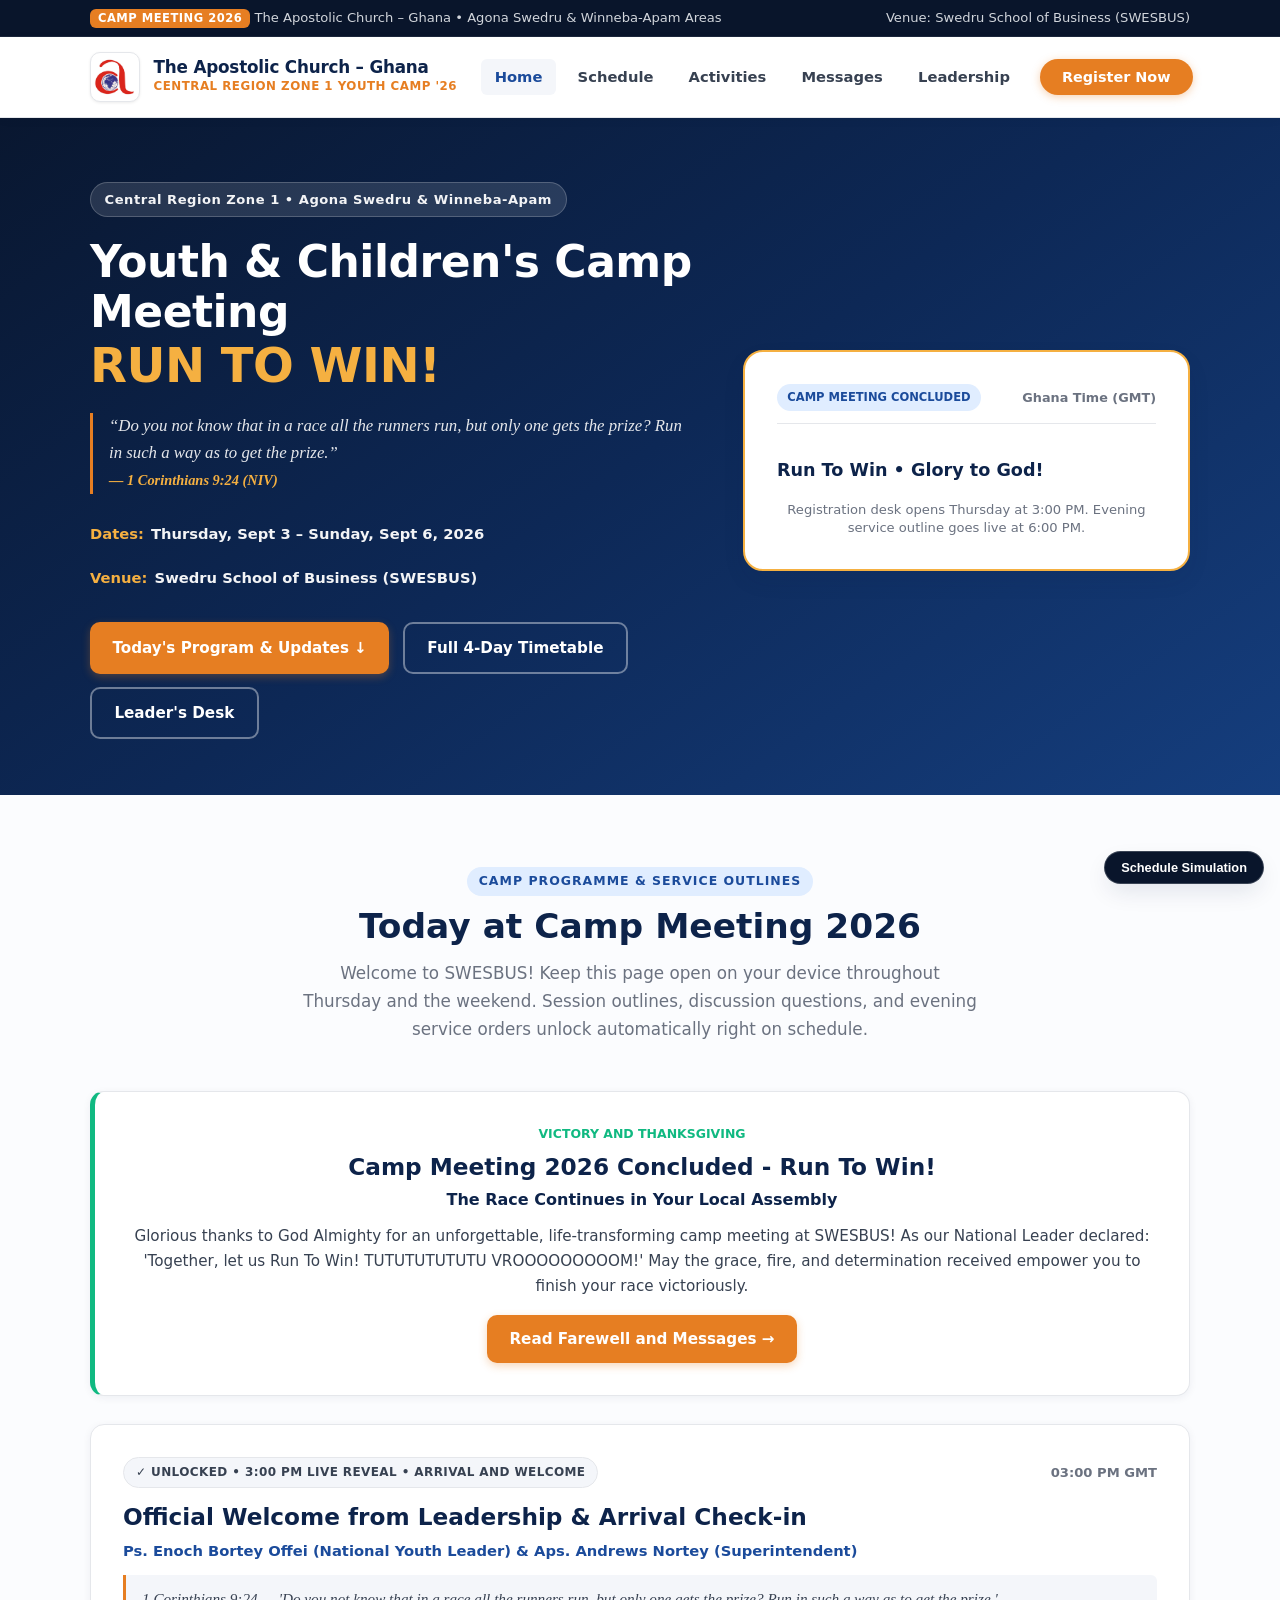
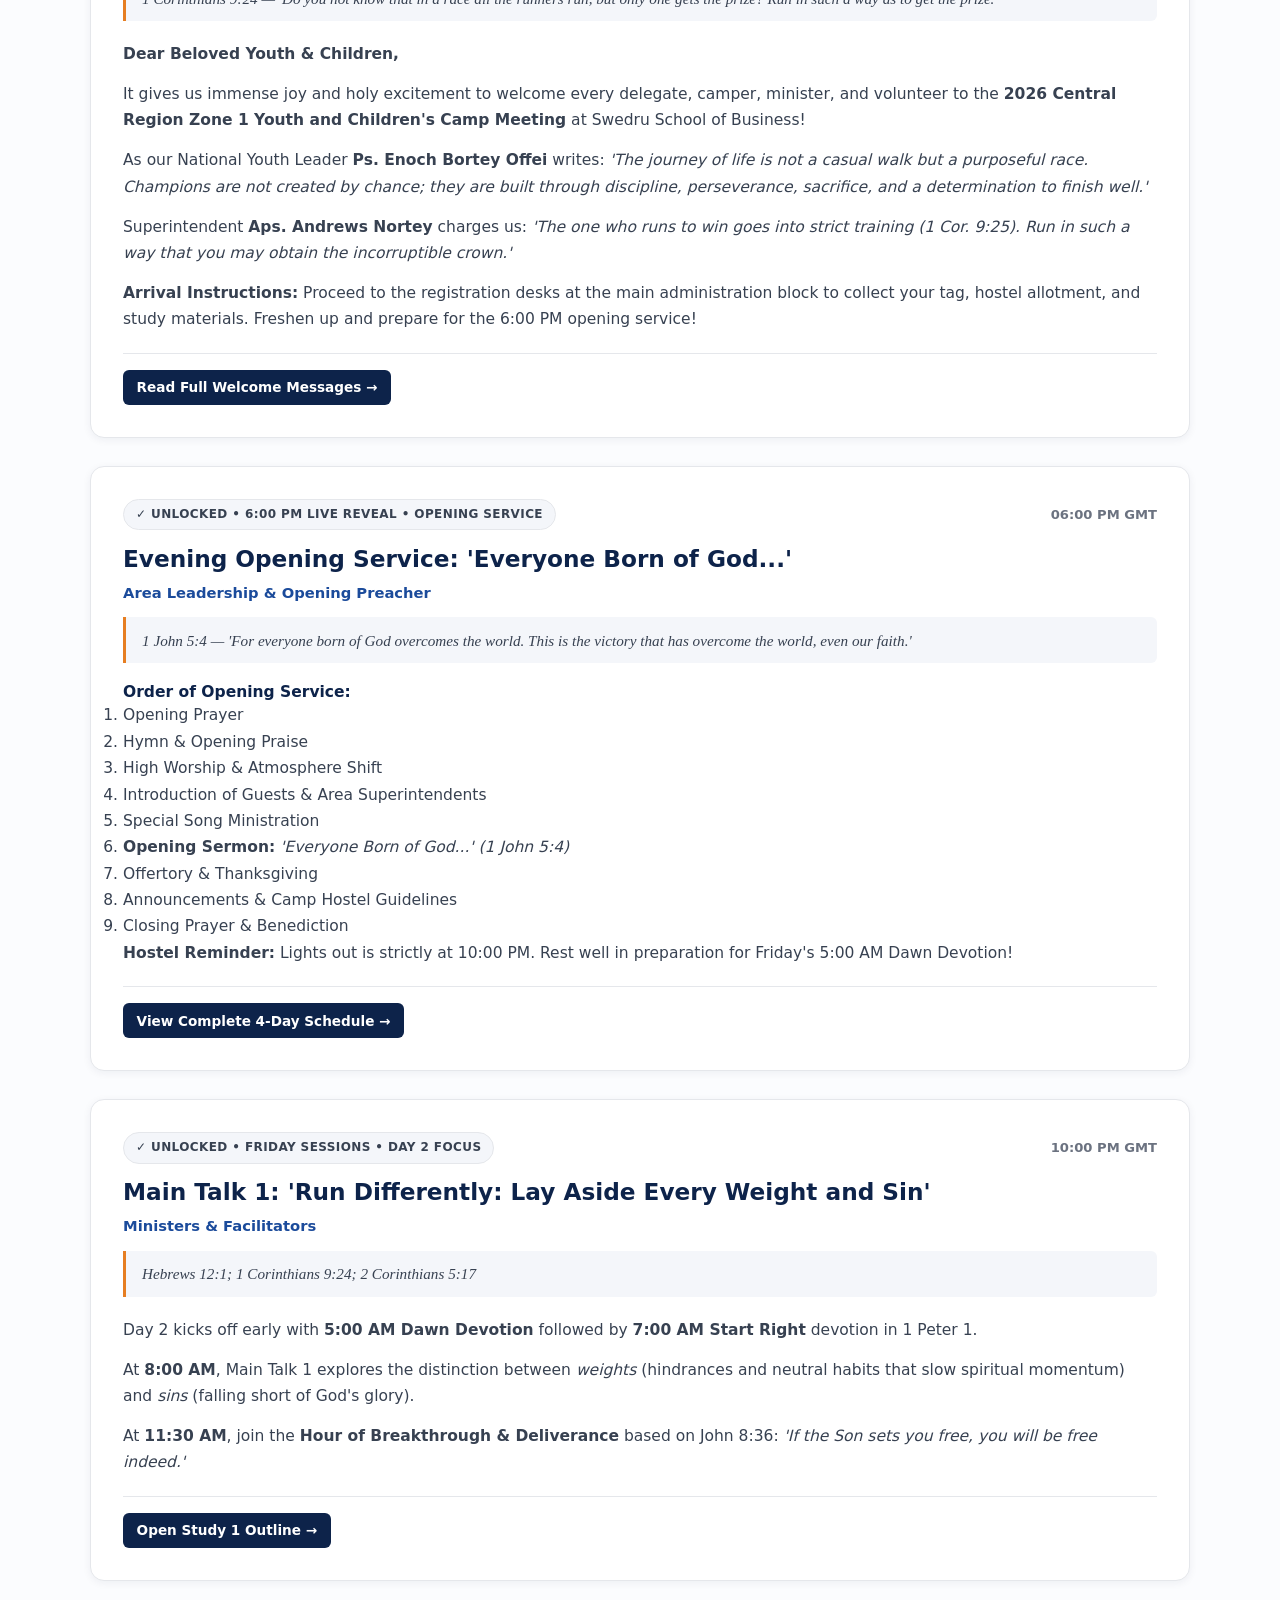
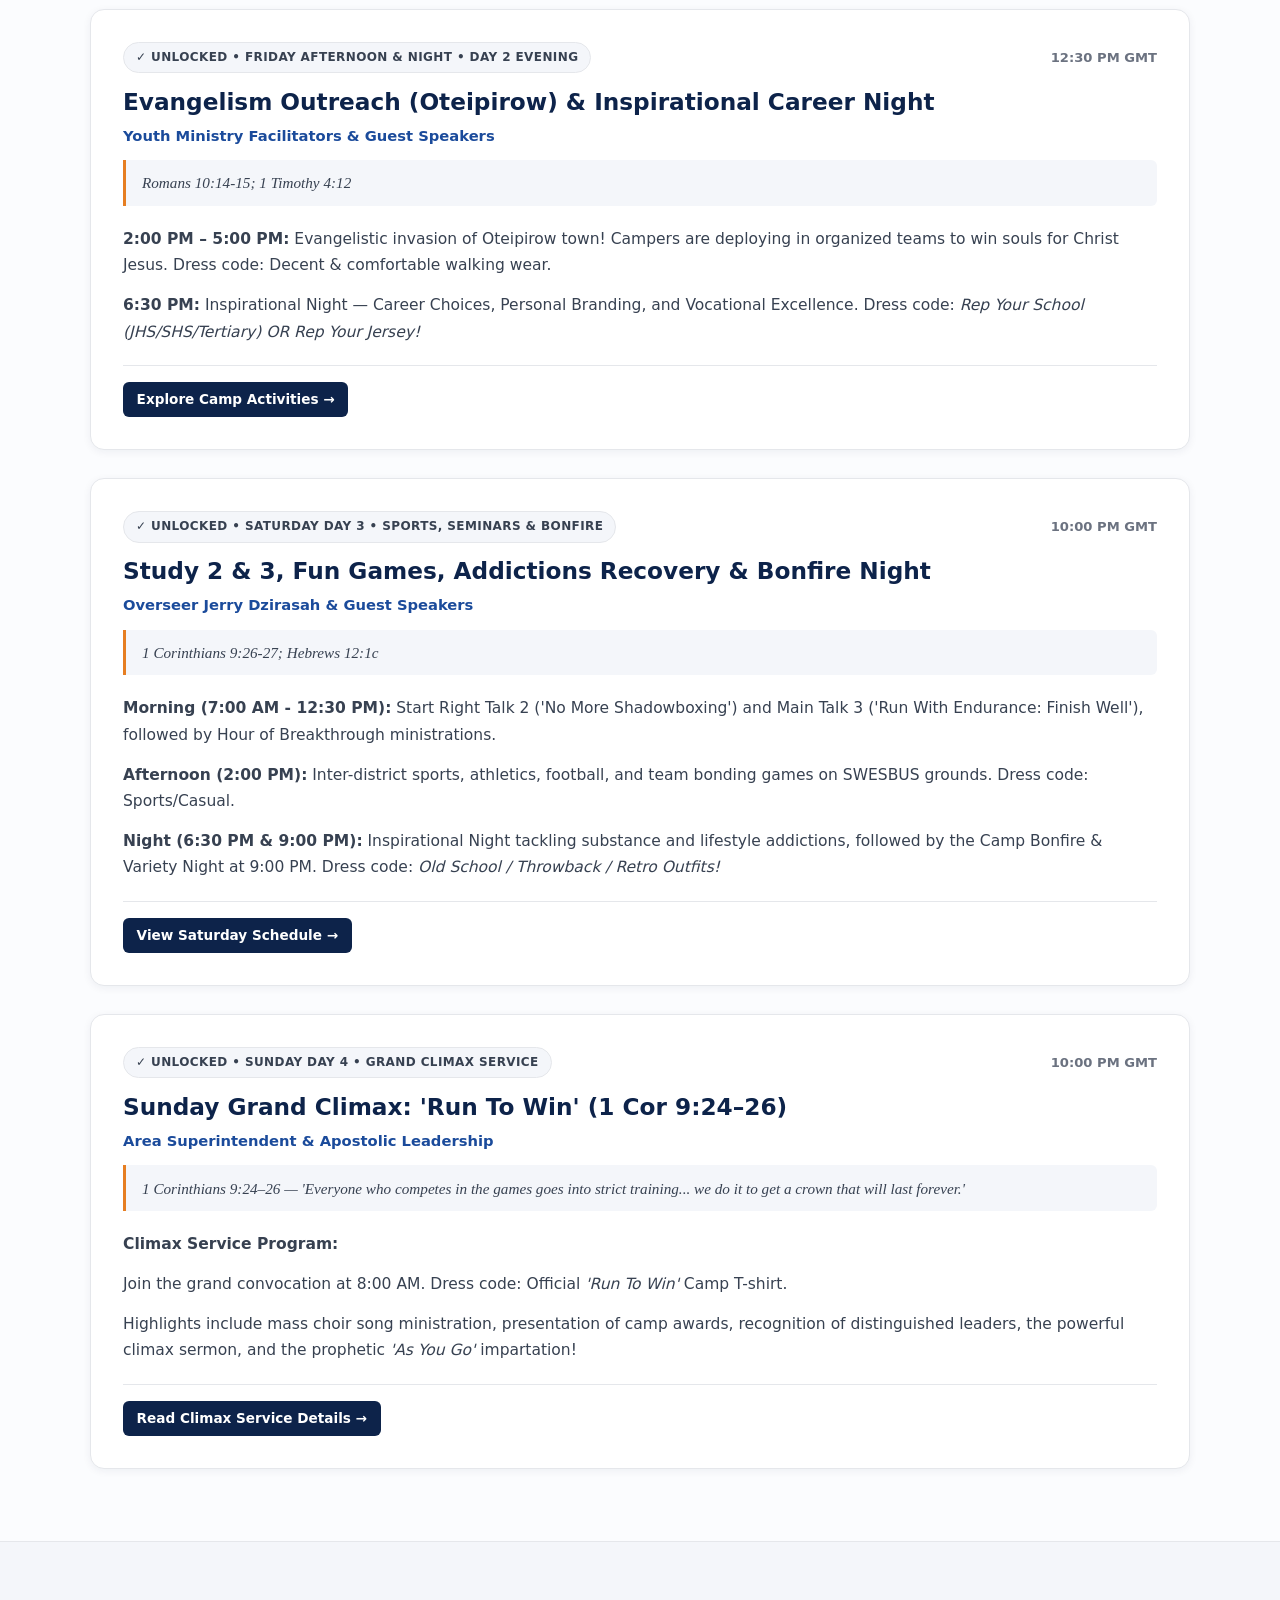
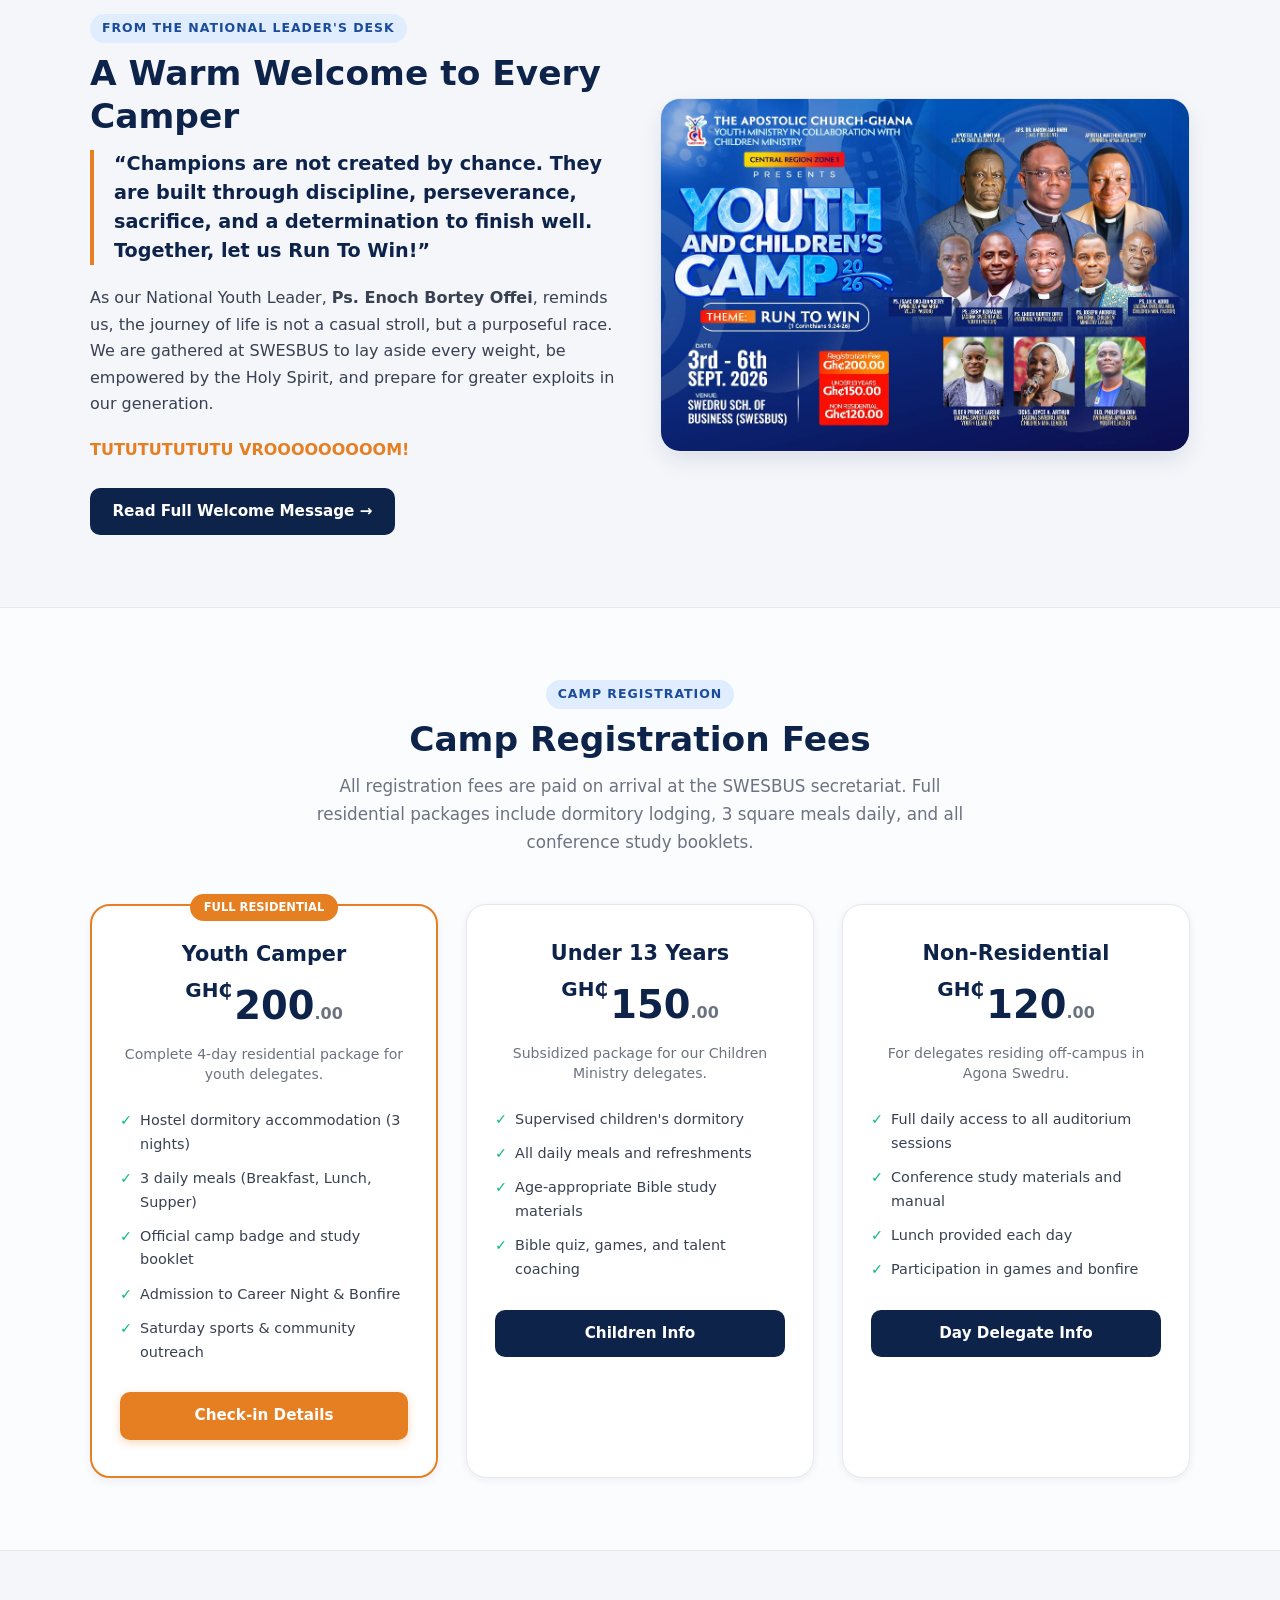
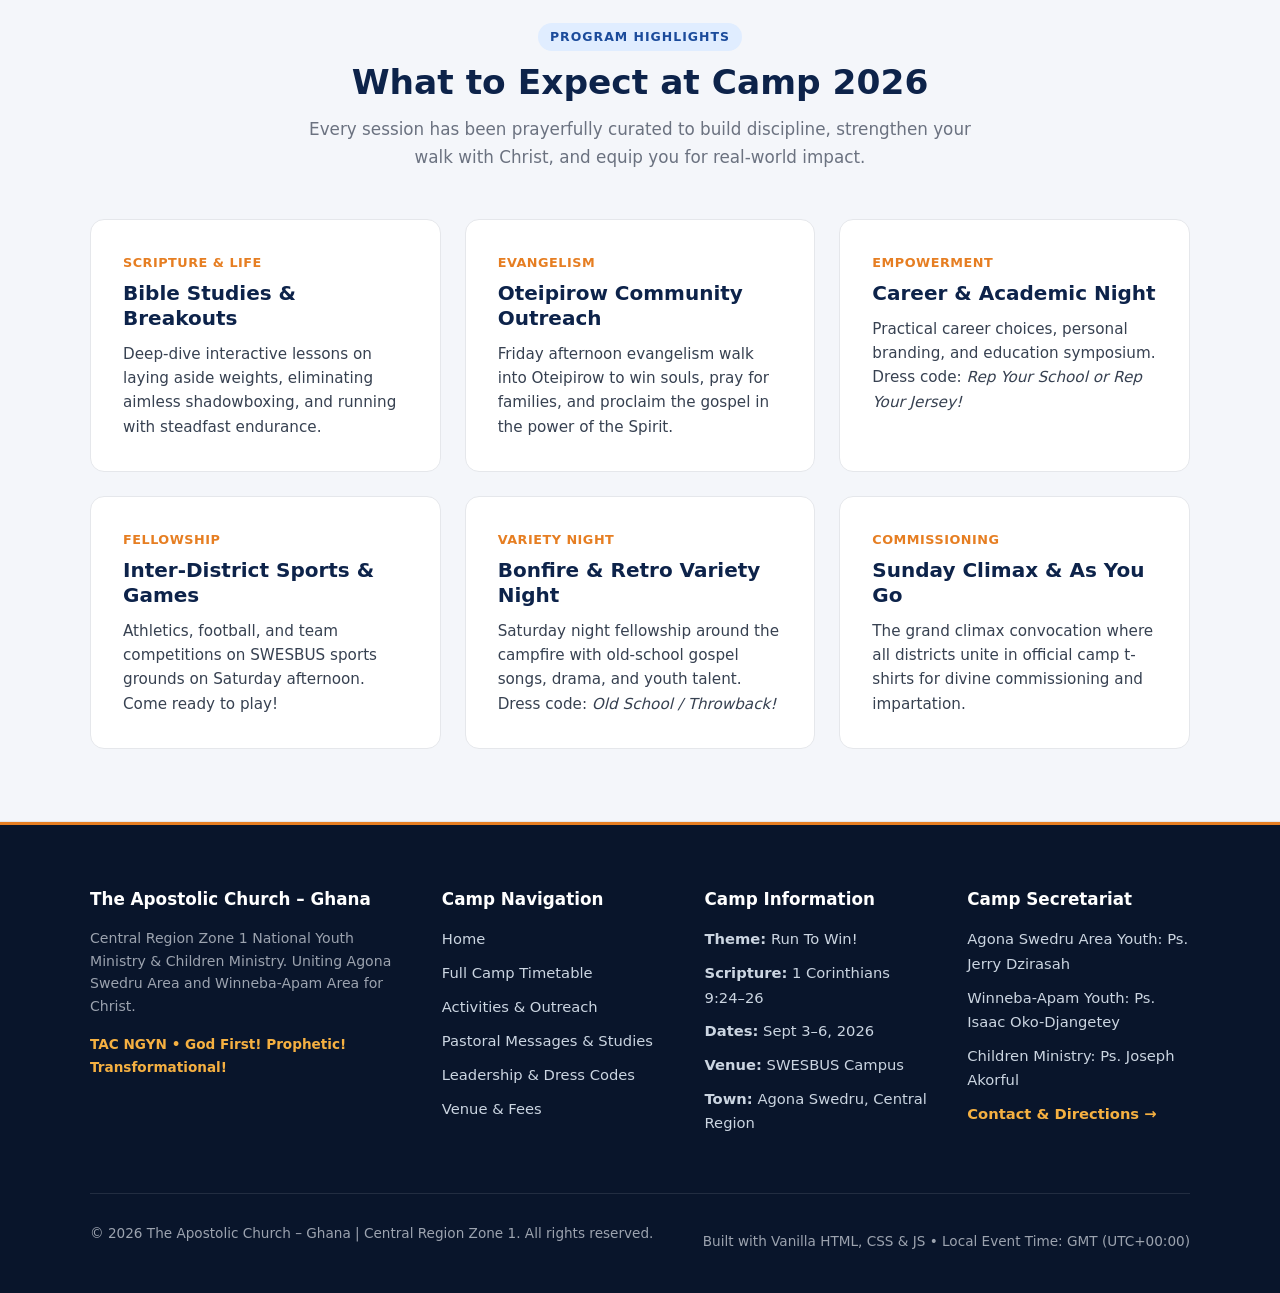
==== index.html @ 7c681549 "Initial commit: The Apostolic Church Youth & Children's Camp Meeting 2026 website" ====
<!DOCTYPE html>
<html lang="en">
<head>
  <meta charset="UTF-8">
  <meta name="viewport" content="width=device-width, initial-scale=1.0">
  <title>Youth &amp; Children&#39;s Camp Meeting 2026 | The Apostolic Church – Ghana</title>
  <meta name="description" content="Join The Apostolic Church - Ghana Central Region Zone 1 Youth and Children's Camp 2026 'Run To Win' at SWESBUS, Sept 3-6. Live schedule, messages, and info.">
  <link rel="canonical" href="https://tacyouthcamp.org/">

  <!-- Open Graph -->
  <meta property="og:type" content="website">
  <meta property="og:url" content="https://tacyouthcamp.org/">
  <meta property="og:title" content="Youth &amp; Children&#39;s Camp Meeting 2026 — Run To Win!">
  <meta property="og:description" content="The Apostolic Church – Ghana (Central Region Zone 1). Four days of spiritual revival, fellowship, and sports at Swedru School of Business.">
  <meta property="og:image" content="https://tacyouthcamp.org/assets/img/og-image.jpg">

  <!-- Twitter Card -->
  <meta name="twitter:card" content="summary_large_image">
  <meta name="twitter:title" content="Youth &amp; Children&#39;s Camp Meeting 2026 — Run To Win!">
  <meta name="twitter:description" content="The Apostolic Church – Ghana (Central Region Zone 1). Four days of spiritual revival, fellowship, and sports at Swedru School of Business.">
  <meta name="twitter:image" content="https://tacyouthcamp.org/assets/img/og-image.jpg">

  <!-- Favicon Icons (Generated from official church icon) -->
  <link rel="icon" href="favicon.ico" sizes="any">
  <link rel="icon" type="image/png" sizes="32x32" href="assets/img/icons/favicon-32x32.png">
  <link rel="icon" type="image/png" sizes="16x16" href="assets/img/icons/favicon-16x16.png">
  <link rel="apple-touch-icon" sizes="180x180" href="assets/img/icons/apple-touch-icon.png">

  <!-- Stylesheet -->
  <link rel="stylesheet" href="assets/css/styles.css">

  <!-- Schema.org Structured Data -->
  <script type="application/ld+json">
  {
    "@context": "https://schema.org",
    "@graph": [
      {
        "@type": "Church",
        "@id": "https://tacyouthcamp.org/#church",
        "name": "The Apostolic Church – Ghana",
        "alternateName": "Central Region Zone 1 Youth Ministry",
        "url": "https://tacyouthcamp.org/",
        "logo": "https://tacyouthcamp.org/assets/img/logo.jpg",
        "address": {
          "@type": "PostalAddress",
          "streetAddress": "Swedru School of Business Campus",
          "addressLocality": "Agona Swedru",
          "addressRegion": "Central Region",
          "addressCountry": "GH"
        }
      },
      {
        "@type": "Event",
        "@id": "https://tacyouthcamp.org/#event",
        "name": "Youth and Children's Camp Meeting 2026: Run To Win!",
        "startDate": "2026-09-03T09:00:00Z",
        "endDate": "2026-09-06T15:00:00Z",
        "eventStatus": "https://schema.org/EventScheduled",
        "eventAttendanceMode": "https://schema.org/OfflineEventAttendanceMode",
        "location": {
          "@type": "Place",
          "name": "Swedru School of Business (SWESBUS)",
          "address": {
            "@type": "PostalAddress",
            "streetAddress": "SWESBUS Campus",
            "addressLocality": "Agona Swedru",
            "addressRegion": "Central Region",
            "addressCountry": "GH"
          }
        },
        "organizer": {
          "@type": "Organization",
          "name": "The Apostolic Church – Ghana National Youth Ministry",
          "url": "https://tacyouthcamp.org/"
        }
      }
    ]
  }
  </script>
</head>
<body>

  <!-- Top Announcement Strip -->
  <div class="announcement-bar">
    <div class="container announcement-content">
      <div>
        <span class="announcement-badge">Camp Meeting 2026</span>
        <span>The Apostolic Church – Ghana &bull; Agona Swedru &amp; Winneba-Apam Areas</span>
      </div>
      <div>
        <span>Venue: Swedru School of Business (SWESBUS)</span>
      </div>
    </div>
  </div>

  <!-- Main Site Header -->
  <header class="site-header">
    <div class="container header-inner">
      <a href="index.html" class="brand-wrapper" aria-label="Camp Meeting 2026 Home">
        <img src="assets/img/logo.jpg" alt="The Apostolic Church – Ghana Logo" class="brand-logo-img" width="50" height="50">
        <div class="brand-info">
          <span class="brand-church-name">The Apostolic Church – Ghana</span>
          <span class="brand-event-name">Central Region Zone 1 Youth Camp &#39;26</span>
        </div>
      </a>

      <button type="button" class="mobile-menu-toggle" id="mobile-menu-toggle" aria-label="Open menu" aria-expanded="false">
        ☰
      </button>

      <nav class="primary-nav" id="primary-nav" aria-label="Primary Navigation">
        <ul>
          <li><a href="index.html" class="nav-link">Home</a></li>
          <li><a href="pages/schedule.html" class="nav-link">Schedule</a></li>
          <li><a href="pages/activities.html" class="nav-link">Activities</a></li>
          <li><a href="pages/messages.html" class="nav-link">Messages</a></li>
          <li><a href="pages/about.html" class="nav-link">Leadership</a></li>
          <li><a href="pages/contact.html" class="nav-link nav-cta">Register Now</a></li>
        </ul>
      </nav>
    </div>
  </header>

  <main id="main-content">
    <!-- Hero Section -->
    <section class="hero" aria-labelledby="hero-title">
      <div class="container hero-grid">
        <div class="hero-text-col">
          <div class="hero-tag">
            <span>Central Region Zone 1 &bull; Agona Swedru &amp; Winneba-Apam</span>
          </div>
          <h1 id="hero-title" class="hero-title">
            Youth &amp; Children&#39;s Camp Meeting
            <span class="hero-theme-span">RUN TO WIN!</span>
          </h1>
          <p class="hero-verse">
            &ldquo;Do you not know that in a race all the runners run, but only one gets the prize? Run in such a way as to get the prize.&rdquo;
            <br><span style="font-size: 0.9rem; color: var(--brand-gold); font-weight: 700;">— 1 Corinthians 9:24 (NIV)</span>
          </p>
          
          <div class="hero-meta-row">
            <div class="hero-meta-item">
              <span style="font-weight:700; color:var(--brand-gold);">Dates:</span>
              <strong>Thursday, Sept 3 &ndash; Sunday, Sept 6, 2026</strong>
            </div>
            <div class="hero-meta-item">
              <span style="font-weight:700; color:var(--brand-gold);">Venue:</span>
              <strong>Swedru School of Business (SWESBUS)</strong>
            </div>
          </div>

          <div class="hero-actions">
            <a href="#live-feed-section" class="btn btn-primary">Today&#39;s Program &amp; Updates &darr;</a>
            <a href="pages/schedule.html" class="btn btn-outline">Full 4-Day Timetable</a>
            <a href="pages/messages.html" class="btn btn-outline">Leader&#39;s Desk</a>
          </div>
        </div>

        <!-- Live Countdown Widget -->
        <aside class="countdown-card" aria-label="Camp Program Countdown">
          <div class="countdown-header">
            <span class="countdown-badge" id="hero-stage-status">Camp Countdown</span>
            <span class="countdown-label">Ghana Time (GMT)</span>
          </div>

          <div id="hero-countdown-timer">
            <div class="countdown-digits-grid">
              <div class="digit-box"><span class="digit-value">--</span><span class="digit-caption">DAYS</span></div>
              <span class="digit-colon">:</span>
              <div class="digit-box"><span class="digit-value">--</span><span class="digit-caption">HOURS</span></div>
              <span class="digit-colon">:</span>
              <div class="digit-box"><span class="digit-value">--</span><span class="digit-caption">MINS</span></div>
              <span class="digit-colon">:</span>
              <div class="digit-box"><span class="digit-value">--</span><span class="digit-caption">SECS</span></div>
            </div>
          </div>

          <p class="countdown-helper-text">
            Registration desk opens Thursday at 3:00 PM. Evening service outline goes live at 6:00 PM.
          </p>
        </aside>
      </div>
    </section>

    <!-- Today's Live Programme & Feed Section -->
    <section class="section" id="live-feed-section" aria-labelledby="live-section-heading">
      <div class="container">
        <div class="section-header">
          <span class="section-eyebrow">Camp Programme &amp; Service Outlines</span>
          <h2 id="live-section-heading" class="section-title">Today at Camp Meeting 2026</h2>
          <p class="section-lead">
            Welcome to SWESBUS! Keep this page open on your device throughout Thursday and the weekend. Session outlines, discussion questions, and evening service orders unlock automatically right on schedule.
          </p>
        </div>

        <!-- Container populated by assets/js/scheduler.js -->
        <div id="live-reveals-container" class="live-updates-feed">
          <!-- Fallback content if JavaScript is off or loading -->
          <div class="feed-banner pre-camp">
            <div class="feed-banner-status">Coming Up Today</div>
            <h3 class="feed-banner-title">Arrival &amp; Camp Registration at SWESBUS</h3>
            <p class="feed-banner-highlight">Registration Desks Open at 3:00 PM GMT</p>
            <p class="feed-banner-text">
              Campers and delegates from all districts across Agona Swedru Area and Winneba-Apam Area are arriving at the Swedru School of Business campus. Check in at the administration block to pick up your camp tag, room allocation, and study booklet.
            </p>
            <div class="camp-packing-tips">
              <p><strong>Arrival Dress Code:</strong> Travel comfortably and decently.</p>
              <p><strong>Camper Checklist:</strong> Your registration fee (GH₵200 Regular / GH₵150 Under 13 / GH₵120 Non-residential), Bible, study notebook, beddings, and sportswear for Saturday.</p>
            </div>
          </div>

          <article class="reveal-card reveal-card-locked">
            <div class="reveal-card-top">
              <span class="status-pill locked">Upcoming &bull; 3:00 PM</span>
              <span class="reveal-timestamp">Thursday, Sept 3</span>
            </div>
            <h3 class="reveal-heading">Official Leadership Welcome &amp; Hostel Check-in</h3>
            <p class="reveal-speaker-line">Ps. Enoch Bortey Offei &amp; Aps. Andrews Nortey</p>
            <p style="color: var(--text-muted);">
              The official welcome message and room allocation guidelines will unlock at 3:00 PM GMT.
            </p>
            <div class="locked-countdown-row">
              <span>Unlocks at 3:00 PM GMT</span>
            </div>
          </article>

          <article class="reveal-card reveal-card-locked">
            <div class="reveal-card-top">
              <span class="status-pill locked">Upcoming &bull; 6:00 PM</span>
              <span class="reveal-timestamp">Thursday, Sept 3</span>
            </div>
            <h3 class="reveal-heading">Evening Opening Service: &ldquo;Everyone Born of God...&rdquo;</h3>
            <p class="reveal-speaker-line">Scripture Focus: 1 John 5:4</p>
            <p style="color: var(--text-muted);">
              Full order of service, opening sermon notes, and hymn selections will unlock at 6:00 PM GMT.
            </p>
            <div class="locked-countdown-row">
              <span>Unlocks at 6:00 PM GMT</span>
            </div>
          </article>
        </div>
      </div>
    </section>

    <!-- Welcome from Leadership & Camp Spirit -->
    <section class="section section-alt" aria-labelledby="welcome-heading">
      <div class="container">
        <div class="welcome-committee-grid">
          <div>
            <span class="section-eyebrow">From the National Leader&#39;s Desk</span>
            <h2 id="welcome-heading" class="section-title">A Warm Welcome to Every Camper</h2>
            <div class="quote-highlight">
              &ldquo;Champions are not created by chance. They are built through discipline, perseverance, sacrifice, and a determination to finish well. Together, let us Run To Win!&rdquo;
            </div>
            <p style="margin-bottom: 1.25rem;">
              As our National Youth Leader, <strong>Ps. Enoch Bortey Offei</strong>, reminds us, the journey of life is not a casual stroll, but a purposeful race. We are gathered at SWESBUS to lay aside every weight, be empowered by the Holy Spirit, and prepare for greater exploits in our generation.
            </p>
            <p style="margin-bottom: 1.5rem; font-weight: 700; color: var(--brand-orange);">
              TUTUTUTUTUTU VROOOOOOOOOM!
            </p>
            <a href="pages/messages.html" class="btn btn-secondary">Read Full Welcome Message &rarr;</a>
          </div>

          <div style="text-align: center;">
            <img src="assets/img/flyer.jpg" alt="The Apostolic Church Ghana Youth & Children's Camp 2026 Official Flyer featuring ministers and camp details" style="border-radius: var(--radius-xl); box-shadow: var(--shadow-lg); width: 100%; border: 1px solid var(--border-subtle);" loading="lazy">
          </div>
        </div>
      </div>
    </section>

    <!-- Registration Fees & What You Get -->
    <section class="section" aria-labelledby="registration-heading">
      <div class="container">
        <div class="section-header">
          <span class="section-eyebrow">Camp Registration</span>
          <h2 id="registration-heading" class="section-title">Camp Registration Fees</h2>
          <p class="section-lead">
            All registration fees are paid on arrival at the SWESBUS secretariat. Full residential packages include dormitory lodging, 3 square meals daily, and all conference study booklets.
          </p>
        </div>

        <div class="pricing-grid">
          <!-- Regular Camper -->
          <div class="pricing-card featured">
            <span class="pricing-badge">Full Residential</span>
            <h3 class="pricing-title">Youth Camper</h3>
            <div class="pricing-amount">
              <span class="pricing-currency">GH₵</span>200<span style="font-size: 1rem; color: var(--text-muted);">.00</span>
            </div>
            <p class="pricing-desc">Complete 4-day residential package for youth delegates.</p>
            <ul class="pricing-features">
              <li><span class="check-icon">✓</span> Hostel dormitory accommodation (3 nights)</li>
              <li><span class="check-icon">✓</span> 3 daily meals (Breakfast, Lunch, Supper)</li>
              <li><span class="check-icon">✓</span> Official camp badge and study booklet</li>
              <li><span class="check-icon">✓</span> Admission to Career Night &amp; Bonfire</li>
              <li><span class="check-icon">✓</span> Saturday sports &amp; community outreach</li>
            </ul>
            <a href="pages/contact.html" class="btn btn-primary" style="width: 100%;">Check-in Details</a>
          </div>

          <!-- Children -->
          <div class="pricing-card">
            <h3 class="pricing-title">Under 13 Years</h3>
            <div class="pricing-amount">
              <span class="pricing-currency">GH₵</span>150<span style="font-size: 1rem; color: var(--text-muted);">.00</span>
            </div>
            <p class="pricing-desc">Subsidized package for our Children Ministry delegates.</p>
            <ul class="pricing-features">
              <li><span class="check-icon">✓</span> Supervised children&#39;s dormitory</li>
              <li><span class="check-icon">✓</span> All daily meals and refreshments</li>
              <li><span class="check-icon">✓</span> Age-appropriate Bible study materials</li>
              <li><span class="check-icon">✓</span> Bible quiz, games, and talent coaching</li>
            </ul>
            <a href="pages/contact.html" class="btn btn-secondary" style="width: 100%;">Children Info</a>
          </div>

          <!-- Non-Residential -->
          <div class="pricing-card">
            <h3 class="pricing-title">Non-Residential</h3>
            <div class="pricing-amount">
              <span class="pricing-currency">GH₵</span>120<span style="font-size: 1rem; color: var(--text-muted);">.00</span>
            </div>
            <p class="pricing-desc">For delegates residing off-campus in Agona Swedru.</p>
            <ul class="pricing-features">
              <li><span class="check-icon">✓</span> Full daily access to all auditorium sessions</li>
              <li><span class="check-icon">✓</span> Conference study materials and manual</li>
              <li><span class="check-icon">✓</span> Lunch provided each day</li>
              <li><span class="check-icon">✓</span> Participation in games and bonfire</li>
            </ul>
            <a href="pages/contact.html" class="btn btn-secondary" style="width: 100%;">Day Delegate Info</a>
          </div>
        </div>
      </div>
    </section>

    <!-- Key Camp Highlights -->
    <section class="section section-alt" aria-labelledby="highlights-title">
      <div class="container">
        <div class="section-header">
          <span class="section-eyebrow">Program Highlights</span>
          <h2 id="highlights-title" class="section-title">What to Expect at Camp 2026</h2>
          <p class="section-lead">
            Every session has been prayerfully curated to build discipline, strengthen your walk with Christ, and equip you for real-world impact.
          </p>
        </div>

        <div style="display: grid; grid-template-columns: repeat(auto-fit, minmax(300px, 1fr)); gap: 1.5rem;">
          <div style="background: #fff; padding: 2rem; border-radius: var(--radius-lg); border: 1px solid var(--border-subtle);">
            <div style="font-size: 0.8rem; font-weight: 800; color: var(--brand-orange); text-transform: uppercase; margin-bottom: 0.5rem; letter-spacing: 0.5px;">Scripture &amp; Life</div>
            <h3 style="font-size: 1.25rem; margin-bottom: 0.65rem;">Bible Studies &amp; Breakouts</h3>
            <p style="font-size: 0.95rem; color: var(--text-body); line-height: 1.6;">
              Deep-dive interactive lessons on laying aside weights, eliminating aimless shadowboxing, and running with steadfast endurance.
            </p>
          </div>

          <div style="background: #fff; padding: 2rem; border-radius: var(--radius-lg); border: 1px solid var(--border-subtle);">
            <div style="font-size: 0.8rem; font-weight: 800; color: var(--brand-orange); text-transform: uppercase; margin-bottom: 0.5rem; letter-spacing: 0.5px;">Evangelism</div>
            <h3 style="font-size: 1.25rem; margin-bottom: 0.65rem;">Oteipirow Community Outreach</h3>
            <p style="font-size: 0.95rem; color: var(--text-body); line-height: 1.6;">
              Friday afternoon evangelism walk into Oteipirow to win souls, pray for families, and proclaim the gospel in the power of the Spirit.
            </p>
          </div>

          <div style="background: #fff; padding: 2rem; border-radius: var(--radius-lg); border: 1px solid var(--border-subtle);">
            <div style="font-size: 0.8rem; font-weight: 800; color: var(--brand-orange); text-transform: uppercase; margin-bottom: 0.5rem; letter-spacing: 0.5px;">Empowerment</div>
            <h3 style="font-size: 1.25rem; margin-bottom: 0.65rem;">Career &amp; Academic Night</h3>
            <p style="font-size: 0.95rem; color: var(--text-body); line-height: 1.6;">
              Practical career choices, personal branding, and education symposium. Dress code: <em>Rep Your School or Rep Your Jersey!</em>
            </p>
          </div>

          <div style="background: #fff; padding: 2rem; border-radius: var(--radius-lg); border: 1px solid var(--border-subtle);">
            <div style="font-size: 0.8rem; font-weight: 800; color: var(--brand-orange); text-transform: uppercase; margin-bottom: 0.5rem; letter-spacing: 0.5px;">Fellowship</div>
            <h3 style="font-size: 1.25rem; margin-bottom: 0.65rem;">Inter-District Sports &amp; Games</h3>
            <p style="font-size: 0.95rem; color: var(--text-body); line-height: 1.6;">
              Athletics, football, and team competitions on SWESBUS sports grounds on Saturday afternoon. Come ready to play!
            </p>
          </div>

          <div style="background: #fff; padding: 2rem; border-radius: var(--radius-lg); border: 1px solid var(--border-subtle);">
            <div style="font-size: 0.8rem; font-weight: 800; color: var(--brand-orange); text-transform: uppercase; margin-bottom: 0.5rem; letter-spacing: 0.5px;">Variety Night</div>
            <h3 style="font-size: 1.25rem; margin-bottom: 0.65rem;">Bonfire &amp; Retro Variety Night</h3>
            <p style="font-size: 0.95rem; color: var(--text-body); line-height: 1.6;">
              Saturday night fellowship around the campfire with old-school gospel songs, drama, and youth talent. Dress code: <em>Old School / Throwback!</em>
            </p>
          </div>

          <div style="background: #fff; padding: 2rem; border-radius: var(--radius-lg); border: 1px solid var(--border-subtle);">
            <div style="font-size: 0.8rem; font-weight: 800; color: var(--brand-orange); text-transform: uppercase; margin-bottom: 0.5rem; letter-spacing: 0.5px;">Commissioning</div>
            <h3 style="font-size: 1.25rem; margin-bottom: 0.65rem;">Sunday Climax &amp; As You Go</h3>
            <p style="font-size: 0.95rem; color: var(--text-body); line-height: 1.6;">
              The grand climax convocation where all districts unite in official camp t-shirts for divine commissioning and impartation.
            </p>
          </div>
        </div>
      </div>
    </section>
  </main>

  <!-- Site Footer -->
  <footer class="site-footer">
    <div class="container">
      <div class="footer-grid">
        <div class="footer-col">
          <h4>The Apostolic Church – Ghana</h4>
          <p style="font-size: 0.88rem; line-height: 1.6; color: #9ca3af;">
            Central Region Zone 1 National Youth Ministry &amp; Children Ministry. Uniting Agona Swedru Area and Winneba-Apam Area for Christ.
          </p>
          <p style="font-size: 0.85rem; color: var(--brand-gold); font-weight: 700; margin-top: 0.85rem;">
            TAC NGYN &bull; God First! Prophetic! Transformational!
          </p>
        </div>

        <div class="footer-col">
          <h4>Camp Navigation</h4>
          <ul class="footer-links">
            <li><a href="index.html">Home</a></li>
            <li><a href="pages/schedule.html">Full Camp Timetable</a></li>
            <li><a href="pages/activities.html">Activities &amp; Outreach</a></li>
            <li><a href="pages/messages.html">Pastoral Messages &amp; Studies</a></li>
            <li><a href="pages/about.html">Leadership &amp; Dress Codes</a></li>
            <li><a href="pages/contact.html">Venue &amp; Fees</a></li>
          </ul>
        </div>

        <div class="footer-col">
          <h4>Camp Information</h4>
          <ul class="footer-links">
            <li><strong>Theme:</strong> Run To Win!</li>
            <li><strong>Scripture:</strong> 1 Corinthians 9:24&ndash;26</li>
            <li><strong>Dates:</strong> Sept 3&ndash;6, 2026</li>
            <li><strong>Venue:</strong> SWESBUS Campus</li>
            <li><strong>Town:</strong> Agona Swedru, Central Region</li>
          </ul>
        </div>

        <div class="footer-col">
          <h4>Camp Secretariat</h4>
          <ul class="footer-links">
            <li>Agona Swedru Area Youth: Ps. Jerry Dzirasah</li>
            <li>Winneba-Apam Youth: Ps. Isaac Oko-Djangetey</li>
            <li>Children Ministry: Ps. Joseph Akorful</li>
            <li><a href="pages/contact.html" style="color: var(--brand-gold); font-weight: 600;">Contact &amp; Directions &rarr;</a></li>
          </ul>
        </div>
      </div>

      <div class="footer-bottom">
        <p>&copy; 2026 The Apostolic Church – Ghana | Central Region Zone 1. All rights reserved.</p>
        <p>Built with Vanilla HTML, CSS &amp; JS &bull; Local Event Time: GMT (UTC+00:00)</p>
      </div>
    </div>
  </footer>

  <!-- Client-side Schedule Reveal Engine & Nav Scripts -->
  <script src="assets/js/scheduler.js"></script>
  <script src="assets/js/main.js"></script>
</body>
</html>
---- assets/css/styles.css ----
/* ==========================================================================
   THE APOSTOLIC CHURCH - GHANA | CENTRAL REGION ZONE 1
   National Youth Ministry & Children Ministry
   Camp Meeting 2026 — Theme: "Run To Win!"
   Production Stylesheet — Handcrafted, Warm & Authentic
   ========================================================================== */

:root {
  /* Authentic Church & Camp Palette (Inspired by official flyer) */
  --brand-navy-dark: #09152b;
  --brand-navy: #0d234a;
  --brand-blue: #1b4b9b;
  --brand-blue-light: #2563eb;
  --brand-sky: #e0edff;
  --brand-orange: #e67e22;
  --brand-orange-hover: #d35400;
  --brand-amber: #f39c12;
  --brand-gold: #f5b041;
  --brand-green: #10b981;
  --brand-green-bg: #ecfdf5;

  --surface-white: #ffffff;
  --surface-warm: #fbfcfe;
  --surface-card: #ffffff;
  --surface-alt: #f4f6fa;
  --surface-subtle: #edf2f7;

  --text-dark: #111827;
  --text-body: #374151;
  --text-muted: #6b7280;
  --text-light: #9ca3af;
  --text-white: #ffffff;

  --border-subtle: #e5e7eb;
  --border-medium: #d1d5db;

  --font-family: system-ui, -apple-system, "Segoe UI", Roboto, Helvetica, Arial, sans-serif;
  --font-serif: "Georgia", "Cambria", serif;

  --radius-sm: 6px;
  --radius-md: 10px;
  --radius-lg: 14px;
  --radius-xl: 20px;
  --radius-pill: 9999px;

  --shadow-sm: 0 1px 2px 0 rgba(0, 0, 0, 0.05);
  --shadow-md: 0 4px 12px -2px rgba(13, 35, 74, 0.08);
  --shadow-lg: 0 10px 24px -4px rgba(13, 35, 74, 0.12);
  --shadow-card: 0 2px 8px rgba(13, 35, 74, 0.06);

  --max-width: 1140px;
}

/* Reset & Global */
*, *::before, *::after {
  box-sizing: border-box;
  margin: 0;
  padding: 0;
}

html {
  font-size: 16px;
  scroll-behavior: smooth;
  scroll-padding-top: 85px;
}

body {
  font-family: var(--font-family);
  background-color: var(--surface-warm);
  color: var(--text-body);
  line-height: 1.65;
  -webkit-font-smoothing: antialiased;
}

img {
  max-width: 100%;
  height: auto;
  display: block;
}

a {
  color: var(--brand-blue);
  text-decoration: none;
  transition: color 0.15s ease;
}

a:hover {
  color: var(--brand-orange-hover);
}

h1, h2, h3, h4, h5, h6 {
  color: var(--brand-navy);
  font-weight: 800;
  line-height: 1.25;
}

p {
  margin-bottom: 1rem;
}

p:last-child {
  margin-bottom: 0;
}

.container {
  width: 100%;
  max-width: var(--max-width);
  margin: 0 auto;
  padding: 0 1.25rem;
}

/* Top Announcement Bar */
.announcement-bar {
  background: var(--brand-navy-dark);
  color: #d1d5db;
  font-size: 0.82rem;
  padding: 0.45rem 0;
  border-bottom: 1px solid rgba(255, 255, 255, 0.08);
}

.announcement-content {
  display: flex;
  align-items: center;
  justify-content: space-between;
  flex-wrap: wrap;
  gap: 0.5rem;
}

.announcement-badge {
  background: var(--brand-orange);
  color: #fff;
  font-size: 0.72rem;
  font-weight: 700;
  padding: 0.15rem 0.5rem;
  border-radius: var(--radius-sm);
  text-transform: uppercase;
  letter-spacing: 0.5px;
}

/* Main Navigation */
.site-header {
  background: var(--surface-white);
  border-bottom: 1px solid var(--border-subtle);
  position: sticky;
  top: 0;
  z-index: 1000;
  box-shadow: 0 2px 10px rgba(9, 21, 43, 0.04);
}

.header-inner {
  display: flex;
  align-items: center;
  justify-content: space-between;
  height: 80px;
  gap: 1.5rem;
}

.brand-wrapper {
  display: flex;
  align-items: center;
  gap: 0.85rem;
  text-decoration: none;
  flex-shrink: 0;
}

.brand-logo-img {
  width: 50px;
  height: 50px;
  border-radius: 10px;
  background: #ffffff;
  object-fit: contain;
  padding: 3px;
  border: 1px solid #e5e7eb;
  box-shadow: 0 1px 3px rgba(0, 0, 0, 0.08);
  flex-shrink: 0;
  display: block;
}

.brand-info {
  display: flex;
  flex-direction: column;
  justify-content: center;
}

.brand-church-name {
  font-size: 1.05rem;
  font-weight: 800;
  color: var(--brand-navy);
  line-height: 1.2;
  letter-spacing: -0.2px;
  white-space: nowrap;
}

.brand-event-name {
  font-size: 0.74rem;
  color: var(--brand-orange);
  font-weight: 700;
  letter-spacing: 0.5px;
  text-transform: uppercase;
  white-space: nowrap;
}

.primary-nav {
  display: flex;
  align-items: center;
}

.primary-nav ul {
  display: flex;
  align-items: center;
  gap: 0.5rem;
  list-style: none;
  margin: 0;
  padding: 0;
}

.nav-link {
  font-size: 0.92rem;
  font-weight: 600;
  color: var(--text-body);
  padding: 0.5rem 0.85rem;
  border-radius: var(--radius-sm);
  transition: all 0.15s ease;
  white-space: nowrap;
  display: inline-block;
  line-height: 1.3;
}

.nav-link:hover,
.nav-link.active {
  color: var(--brand-blue);
  background: var(--surface-alt);
}

.nav-cta {
  display: inline-flex !important;
  align-items: center !important;
  justify-content: center !important;
  background: var(--brand-orange) !important;
  color: #ffffff !important;
  padding: 0.65rem 1.4rem !important;
  border-radius: var(--radius-pill) !important;
  font-weight: 700 !important;
  font-size: 0.9rem !important;
  white-space: nowrap !important;
  box-shadow: 0 2px 8px rgba(230, 126, 34, 0.35) !important;
  margin-left: 0.5rem !important;
  text-align: center !important;
  line-height: 1 !important;
  flex-shrink: 0 !important;
}

.nav-cta:hover {
  background: var(--brand-orange-hover) !important;
  box-shadow: 0 4px 12px rgba(230, 126, 34, 0.45) !important;
  transform: translateY(-1px);
}

.mobile-menu-toggle {
  display: none;
  background: #ffffff;
  border: 1px solid var(--border-subtle);
  border-radius: var(--radius-sm);
  padding: 0.5rem 0.75rem;
  font-size: 1.35rem;
  line-height: 1;
  color: var(--brand-navy);
  cursor: pointer;
  box-shadow: var(--shadow-sm);
}

.mobile-menu-toggle:hover {
  background: var(--surface-alt);
}

/* Hero Section */
.hero {
  background: linear-gradient(145deg, #091730 0%, #0d2856 50%, #153e7e 100%);
  color: #ffffff;
  padding: 4rem 0 3.5rem;
  position: relative;
  overflow: hidden;
}

.hero-grid {
  display: grid;
  grid-template-columns: 1.15fr 0.85fr;
  gap: 3rem;
  align-items: center;
}

.hero-tag {
  display: inline-flex;
  align-items: center;
  gap: 0.5rem;
  background: rgba(255, 255, 255, 0.12);
  border: 1px solid rgba(255, 255, 255, 0.2);
  padding: 0.35rem 0.85rem;
  border-radius: var(--radius-pill);
  font-size: 0.82rem;
  font-weight: 700;
  letter-spacing: 0.5px;
  color: #f3f4f6;
  margin-bottom: 1.25rem;
}

.hero-title {
  font-size: 2.75rem;
  font-weight: 900;
  color: #ffffff;
  line-height: 1.15;
  margin-bottom: 0.85rem;
  letter-spacing: -0.5px;
}

.hero-theme-span {
  color: var(--brand-gold);
  display: block;
  font-size: 3rem;
}

.hero-verse {
  font-family: var(--font-serif);
  font-style: italic;
  font-size: 1.05rem;
  color: #e5e7eb;
  border-left: 3px solid var(--brand-orange);
  padding-left: 1rem;
  margin: 1.25rem 0 1.75rem;
  line-height: 1.6;
}

.hero-meta-row {
  display: flex;
  flex-wrap: wrap;
  gap: 1.25rem;
  font-size: 0.92rem;
  margin-bottom: 2rem;
}

.hero-meta-item {
  display: flex;
  align-items: center;
  gap: 0.45rem;
  color: #f3f4f6;
}

.hero-actions {
  display: flex;
  flex-wrap: wrap;
  gap: 0.85rem;
}

/* Hero Countdown Card */
.countdown-card {
  background: #ffffff;
  color: var(--text-dark);
  border-radius: var(--radius-xl);
  padding: 2rem;
  box-shadow: var(--shadow-lg);
  border: 2px solid var(--brand-gold);
}

.countdown-header {
  display: flex;
  align-items: center;
  justify-content: space-between;
  margin-bottom: 1rem;
  padding-bottom: 0.75rem;
  border-bottom: 1px solid var(--border-subtle);
}

.countdown-badge {
  font-size: 0.72rem;
  font-weight: 800;
  text-transform: uppercase;
  background: var(--brand-sky);
  color: var(--brand-blue);
  padding: 0.25rem 0.65rem;
  border-radius: var(--radius-pill);
}

.countdown-label {
  font-size: 0.8rem;
  color: var(--text-muted);
  font-weight: 600;
}

.countdown-digits-grid {
  display: flex;
  align-items: center;
  justify-content: space-between;
  gap: 0.35rem;
  margin: 1.25rem 0;
}

.digit-box {
  background: var(--surface-alt);
  border: 1px solid var(--border-subtle);
  border-radius: var(--radius-md);
  padding: 0.75rem 0.5rem;
  text-align: center;
  flex: 1;
}

.digit-value {
  font-size: 1.95rem;
  font-weight: 900;
  line-height: 1;
  color: var(--brand-navy);
  font-variant-numeric: tabular-nums;
  display: block;
}

.digit-caption {
  font-size: 0.65rem;
  font-weight: 700;
  color: var(--text-muted);
  letter-spacing: 0.5px;
  text-transform: uppercase;
  margin-top: 0.35rem;
}

.digit-colon {
  font-size: 1.5rem;
  font-weight: 800;
  color: var(--text-light);
}

.countdown-helper-text {
  font-size: 0.82rem;
  color: var(--text-muted);
  text-align: center;
  line-height: 1.4;
}

/* Buttons */
.btn {
  display: inline-flex;
  align-items: center;
  justify-content: center;
  gap: 0.45rem;
  font-size: 0.95rem;
  font-weight: 700;
  padding: 0.7rem 1.4rem;
  border-radius: var(--radius-md);
  cursor: pointer;
  transition: all 0.15s ease;
  border: none;
}

.btn-primary {
  background: var(--brand-orange);
  color: #fff;
  box-shadow: 0 3px 8px rgba(230, 126, 34, 0.3);
}

.btn-primary:hover {
  background: var(--brand-orange-hover);
  color: #fff;
  transform: translateY(-1px);
}

.btn-secondary {
  background: var(--brand-navy);
  color: #fff;
}

.btn-secondary:hover {
  background: var(--brand-blue);
  color: #fff;
  transform: translateY(-1px);
}

.btn-outline {
  background: transparent;
  color: #fff;
  border: 2px solid rgba(255, 255, 255, 0.4);
}

.btn-outline:hover {
  background: rgba(255, 255, 255, 0.12);
  border-color: #fff;
  color: #fff;
}

.btn-sm {
  font-size: 0.85rem;
  padding: 0.4rem 0.85rem;
  border-radius: var(--radius-sm);
}

/* Content Sections */
.section {
  padding: 4.5rem 0;
}

.section-alt {
  background-color: var(--surface-alt);
  border-top: 1px solid var(--border-subtle);
  border-bottom: 1px solid var(--border-subtle);
}

.section-header {
  text-align: center;
  max-width: 680px;
  margin: 0 auto 3rem;
}

.section-eyebrow {
  display: inline-block;
  font-size: 0.78rem;
  font-weight: 800;
  text-transform: uppercase;
  letter-spacing: 1px;
  color: var(--brand-blue);
  background: var(--brand-sky);
  padding: 0.25rem 0.75rem;
  border-radius: var(--radius-pill);
  margin-bottom: 0.6rem;
}

.section-title {
  font-size: 2.15rem;
  margin-bottom: 0.75rem;
}

.section-lead {
  font-size: 1.05rem;
  color: var(--text-muted);
}

/* Live Feed / Reveal Container */
.live-updates-feed {
  display: flex;
  flex-direction: column;
  gap: 1.75rem;
}

.feed-banner {
  background: #ffffff;
  border-radius: var(--radius-lg);
  padding: 2rem;
  border: 1px solid var(--border-subtle);
  box-shadow: var(--shadow-card);
}

.feed-banner.pre-camp {
  border-left: 5px solid var(--brand-orange);
}

.feed-banner.post-camp {
  border-left: 5px solid var(--brand-green);
  text-align: center;
}

.feed-banner-status {
  display: flex;
  align-items: center;
  gap: 0.45rem;
  font-size: 0.78rem;
  font-weight: 800;
  text-transform: uppercase;
  color: var(--brand-orange);
  margin-bottom: 0.45rem;
}

.feed-banner-title {
  font-size: 1.45rem;
  margin-bottom: 0.4rem;
}

.feed-banner-highlight {
  font-size: 1rem;
  font-weight: 700;
  color: var(--brand-navy);
  margin-bottom: 0.65rem;
}

.feed-banner-text {
  color: var(--text-body);
  font-size: 0.95rem;
  margin-bottom: 1rem;
}

.camp-packing-tips {
  background: var(--surface-alt);
  border-radius: var(--radius-md);
  padding: 1rem 1.25rem;
  border: 1px dashed var(--border-medium);
  font-size: 0.9rem;
}

/* Reveal Cards */
.reveal-card {
  background: #ffffff;
  border-radius: var(--radius-lg);
  padding: 2rem;
  border: 1px solid var(--border-subtle);
  box-shadow: var(--shadow-card);
  transition: all 0.2s ease;
}

.reveal-card:hover {
  box-shadow: var(--shadow-md);
}

.reveal-card-top {
  display: flex;
  align-items: center;
  justify-content: space-between;
  flex-wrap: wrap;
  gap: 0.5rem;
  margin-bottom: 0.85rem;
}

.status-pill {
  font-size: 0.75rem;
  font-weight: 800;
  text-transform: uppercase;
  letter-spacing: 0.4px;
  padding: 0.3rem 0.75rem;
  border-radius: var(--radius-pill);
}

.status-pill.live {
  background: var(--brand-green-bg);
  color: #047857;
  border: 1px solid #a7f3d0;
}

.status-pill.unlocked {
  background: var(--surface-alt);
  color: var(--text-body);
  border: 1px solid var(--border-subtle);
}

.status-pill.locked {
  background: #fef2f2;
  color: #991b1b;
  border: 1px solid #fecaca;
}

.reveal-timestamp {
  font-size: 0.82rem;
  color: var(--text-muted);
  font-weight: 600;
}

.reveal-heading {
  font-size: 1.45rem;
  margin-bottom: 0.5rem;
}

.reveal-speaker-line {
  font-size: 0.92rem;
  color: var(--brand-blue);
  font-weight: 600;
  margin-bottom: 0.75rem;
}

.reveal-scripture-box {
  background: var(--surface-alt);
  border-left: 3px solid var(--brand-orange);
  padding: 0.65rem 1rem;
  border-radius: 0 var(--radius-sm) var(--radius-sm) 0;
  font-family: var(--font-serif);
  font-style: italic;
  font-size: 0.95rem;
  color: #374151;
  margin-bottom: 1.25rem;
}

.reveal-body {
  font-size: 0.97rem;
  line-height: 1.7;
}

.reveal-body p {
  margin-bottom: 0.85rem;
}

.order-of-service-list {
  background: var(--surface-alt);
  border: 1px solid var(--border-subtle);
  border-radius: var(--radius-md);
  padding: 1.25rem;
  margin: 1rem 0;
}

.order-of-service-list h4 {
  font-size: 1rem;
  margin-bottom: 0.75rem;
  color: var(--brand-navy);
}

.order-of-service-list ol {
  padding-left: 1.35rem;
  margin-bottom: 0.75rem;
}

.order-of-service-list li {
  margin-bottom: 0.35rem;
  font-size: 0.92rem;
}

.reveal-card-actions {
  margin-top: 1.25rem;
  padding-top: 1rem;
  border-top: 1px solid var(--border-subtle);
  display: flex;
  align-items: center;
  gap: 1rem;
}

/* Locked Card Styling */
.reveal-card-locked {
  background: #fdfdfd;
  border: 1px dashed #cbd5e1;
}

.reveal-card-locked .reveal-heading {
  color: #64748b;
}

.locked-countdown-row {
  display: inline-flex;
  align-items: center;
  gap: 0.5rem;
  background: var(--surface-alt);
  border: 1px solid var(--border-subtle);
  padding: 0.45rem 0.95rem;
  border-radius: var(--radius-pill);
  font-size: 0.88rem;
  color: var(--text-dark);
  margin-top: 0.5rem;
}

.live-pulse {
  display: inline-block;
  width: 8px;
  height: 8px;
  border-radius: 50%;
  background-color: var(--brand-green);
  box-shadow: 0 0 0 0 rgba(16, 185, 129, 0.7);
  animation: pulse-ring 1.8s infinite;
  margin-right: 4px;
}

@keyframes pulse-ring {
  0% { box-shadow: 0 0 0 0 rgba(16, 185, 129, 0.7); }
  70% { box-shadow: 0 0 0 8px rgba(16, 185, 129, 0); }
  100% { box-shadow: 0 0 0 0 rgba(16, 185, 129, 0); }
}

/* Authentic Church Welcome Section */
.welcome-committee-grid {
  display: grid;
  grid-template-columns: 1fr 1fr;
  gap: 2.5rem;
  align-items: center;
}

.quote-highlight {
  font-size: 1.2rem;
  font-weight: 700;
  color: var(--brand-navy);
  line-height: 1.5;
  margin-bottom: 1.25rem;
  border-left: 4px solid var(--brand-orange);
  padding-left: 1.25rem;
}

/* Registration Pricing Grid */
.pricing-grid {
  display: grid;
  grid-template-columns: repeat(3, 1fr);
  gap: 1.75rem;
}

.pricing-card {
  background: #ffffff;
  border-radius: var(--radius-xl);
  padding: 2.25rem 1.75rem;
  border: 1px solid var(--border-subtle);
  box-shadow: var(--shadow-card);
  text-align: center;
  position: relative;
  transition: transform 0.2s ease, box-shadow 0.2s ease;
}

.pricing-card:hover {
  transform: translateY(-4px);
  box-shadow: var(--shadow-lg);
}

.pricing-card.featured {
  border: 2px solid var(--brand-orange);
  box-shadow: var(--shadow-md);
}

.pricing-badge {
  position: absolute;
  top: -12px;
  left: 50%;
  transform: translateX(-50%);
  background: var(--brand-orange);
  color: #fff;
  font-size: 0.72rem;
  font-weight: 800;
  text-transform: uppercase;
  padding: 0.25rem 0.85rem;
  border-radius: var(--radius-pill);
}

.pricing-title {
  font-size: 1.3rem;
  margin-bottom: 0.35rem;
}

.pricing-amount {
  font-size: 2.4rem;
  font-weight: 900;
  color: var(--brand-navy);
  margin-bottom: 0.5rem;
}

.pricing-currency {
  font-size: 1.25rem;
  font-weight: 700;
  vertical-align: top;
  margin-right: 2px;
}

.pricing-desc {
  font-size: 0.88rem;
  color: var(--text-muted);
  margin-bottom: 1.5rem;
  line-height: 1.4;
}

.pricing-features {
  list-style: none;
  padding: 0;
  margin-bottom: 1.75rem;
  text-align: left;
  font-size: 0.9rem;
}

.pricing-features li {
  margin-bottom: 0.65rem;
  display: flex;
  align-items: flex-start;
  gap: 0.5rem;
}

.pricing-features .check-icon {
  color: var(--brand-green);
  font-weight: bold;
}

/* Subtle Organizer Simulator Tab */
.organizer-test-tab {
  position: fixed;
  bottom: 16px;
  right: 16px;
  z-index: 9999;
  font-family: var(--font-family);
}

.organizer-tab-btn {
  background: var(--brand-navy-dark);
  color: #fff;
  border: 1px solid rgba(255, 255, 255, 0.2);
  border-radius: var(--radius-pill);
  padding: 0.5rem 1rem;
  font-size: 0.8rem;
  font-weight: 700;
  cursor: pointer;
  box-shadow: var(--shadow-lg);
  display: flex;
  align-items: center;
  gap: 0.4rem;
}

.organizer-tab-btn:hover {
  background: var(--brand-blue);
}

.organizer-panel {
  display: none;
  position: absolute;
  bottom: 46px;
  right: 0;
  width: 320px;
  background: #ffffff;
  border: 1px solid var(--border-medium);
  border-radius: var(--radius-lg);
  box-shadow: var(--shadow-lg);
  padding: 1.25rem;
}

.organizer-test-tab.is-open .organizer-panel {
  display: block;
}

.organizer-panel h4 {
  font-size: 0.92rem;
  margin-bottom: 0.25rem;
}

.organizer-panel p {
  font-size: 0.78rem;
  color: var(--text-muted);
  margin-bottom: 0.75rem;
}

.organizer-presets-list {
  display: flex;
  flex-direction: column;
  gap: 0.35rem;
}

.preset-btn {
  background: var(--surface-alt);
  border: 1px solid var(--border-subtle);
  border-radius: var(--radius-sm);
  padding: 0.45rem 0.65rem;
  font-size: 0.8rem;
  text-align: left;
  font-weight: 600;
  cursor: pointer;
}

.preset-btn:hover {
  background: var(--brand-sky);
  border-color: var(--brand-blue-light);
  color: var(--brand-blue);
}

.preset-btn.active {
  background: var(--brand-blue);
  color: #fff;
  border-color: var(--brand-blue);
}

/* Site Footer */
.site-footer {
  background: var(--brand-navy-dark);
  color: #cbd5e1;
  padding: 4rem 0 2rem;
  margin-top: auto;
  font-size: 0.92rem;
  border-top: 3px solid var(--brand-orange);
}

.footer-grid {
  display: grid;
  grid-template-columns: 1.4fr repeat(3, 1fr);
  gap: 2.5rem;
  margin-bottom: 3rem;
}

.footer-col h4 {
  color: #ffffff;
  font-size: 1.05rem;
  margin-bottom: 1.1rem;
}

.footer-links {
  list-style: none;
  padding: 0;
  margin: 0;
}

.footer-links li {
  margin-bottom: 0.6rem;
}

.footer-links a {
  color: #cbd5e1;
  transition: color 0.15s ease;
}

.footer-links a:hover {
  color: var(--brand-gold);
}

.footer-bottom {
  border-top: 1px solid rgba(255, 255, 255, 0.1);
  padding-top: 1.75rem;
  display: flex;
  align-items: center;
  justify-content: space-between;
  flex-wrap: wrap;
  gap: 1rem;
  font-size: 0.85rem;
  color: #9ca3af;
}

/* Responsive */
@media (max-width: 992px) {
  .hero-grid {
    grid-template-columns: 1fr;
    gap: 2.5rem;
  }
  
  .pricing-grid {
    grid-template-columns: 1fr;
    max-width: 440px;
    margin: 0 auto;
  }

  .welcome-committee-grid {
    grid-template-columns: 1fr;
  }

  .footer-grid {
    grid-template-columns: 1fr 1fr;
  }
}

@media (max-width: 1040px) {
  .header-inner {
    height: 72px;
  }

  .mobile-menu-toggle {
    display: flex;
    align-items: center;
    justify-content: center;
  }

  .primary-nav {
    display: none;
    position: absolute;
    top: 72px;
    left: 0;
    right: 0;
    background: #ffffff;
    border-bottom: 2px solid var(--border-subtle);
    box-shadow: 0 10px 25px -5px rgba(9, 21, 43, 0.15);
    padding: 1.25rem 1.5rem;
    z-index: 999;
  }

  .primary-nav.nav-open {
    display: block;
  }

  .primary-nav ul {
    flex-direction: column;
    align-items: stretch;
    gap: 0.5rem;
  }

  .nav-link {
    padding: 0.75rem 1rem;
    font-size: 1rem;
    width: 100%;
  }

  .nav-cta {
    margin-left: 0 !important;
    margin-top: 0.5rem !important;
    width: 100% !important;
    padding: 0.85rem 1.5rem !important;
    font-size: 1rem !important;
  }

  .hero-title {
    font-size: 2.2rem;
  }

  .hero-theme-span {
    font-size: 2.4rem;
  }

  .footer-grid {
    grid-template-columns: 1fr;
  }
}
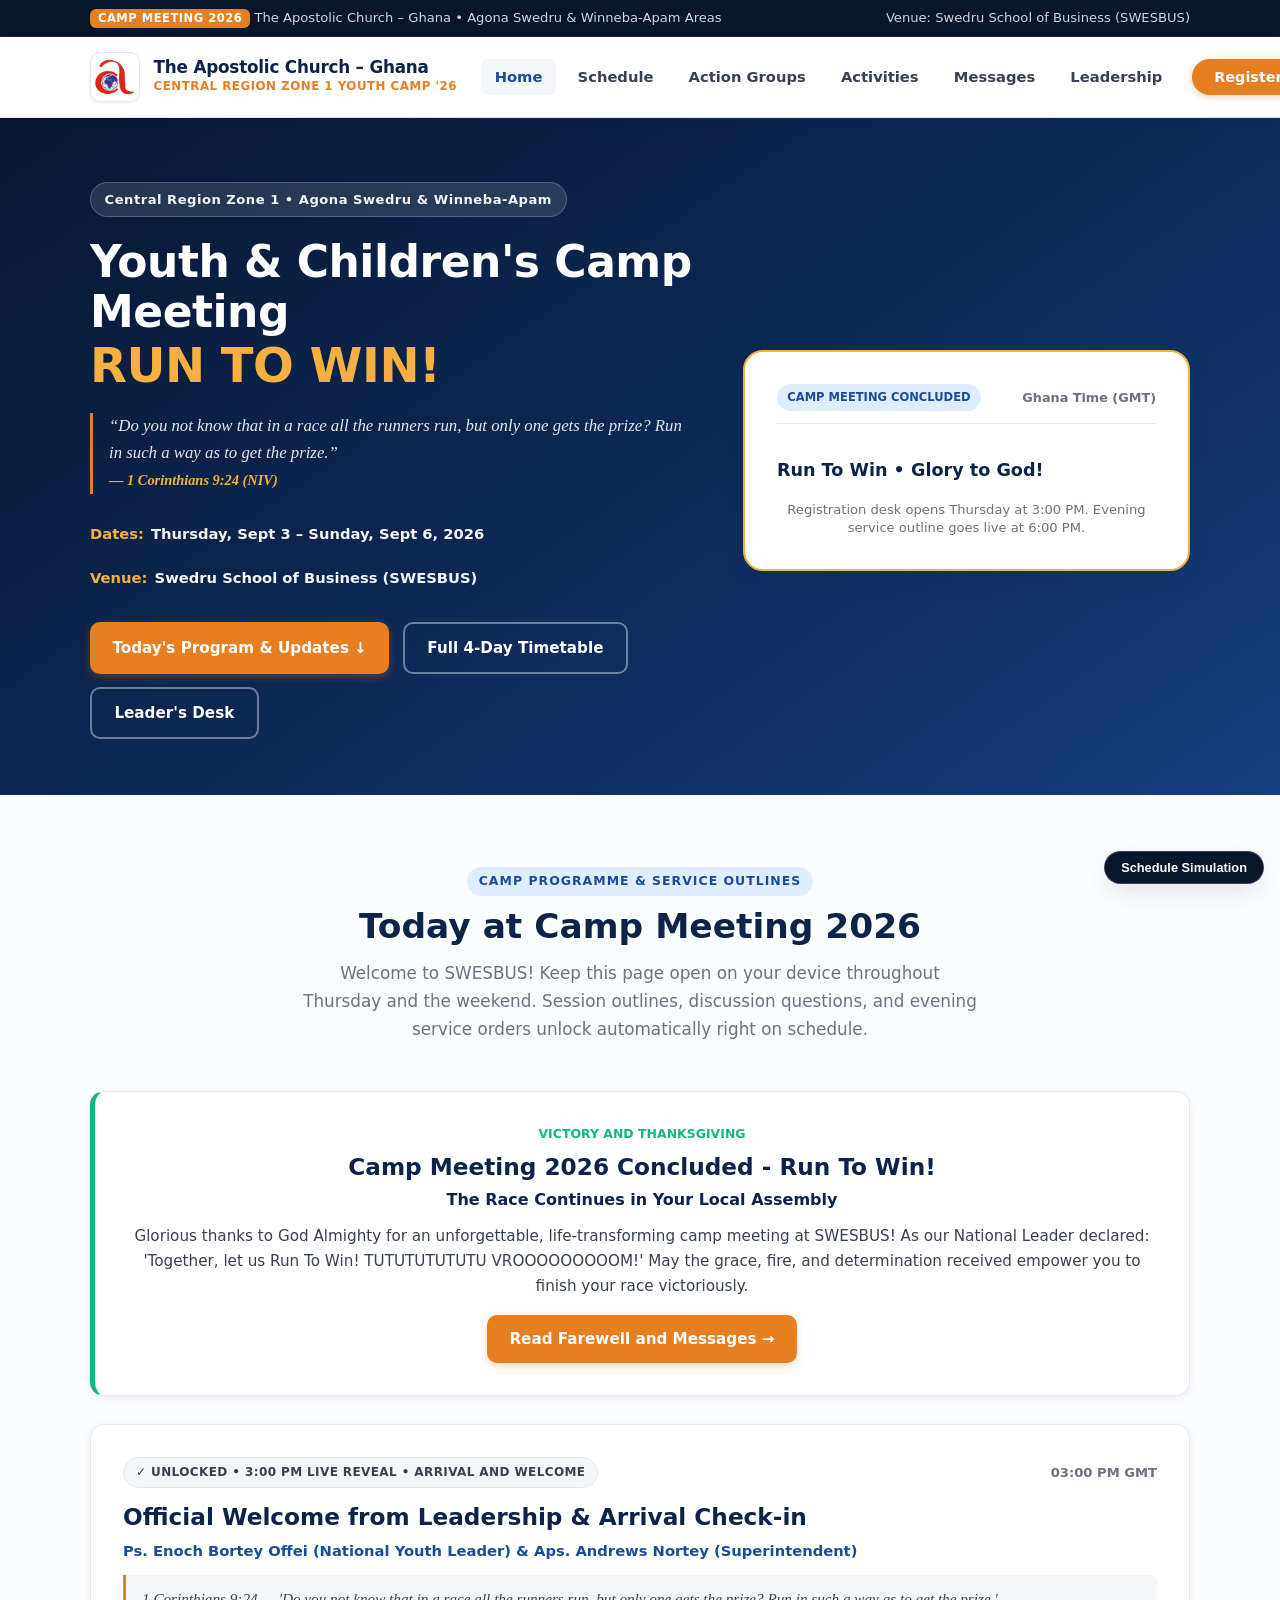
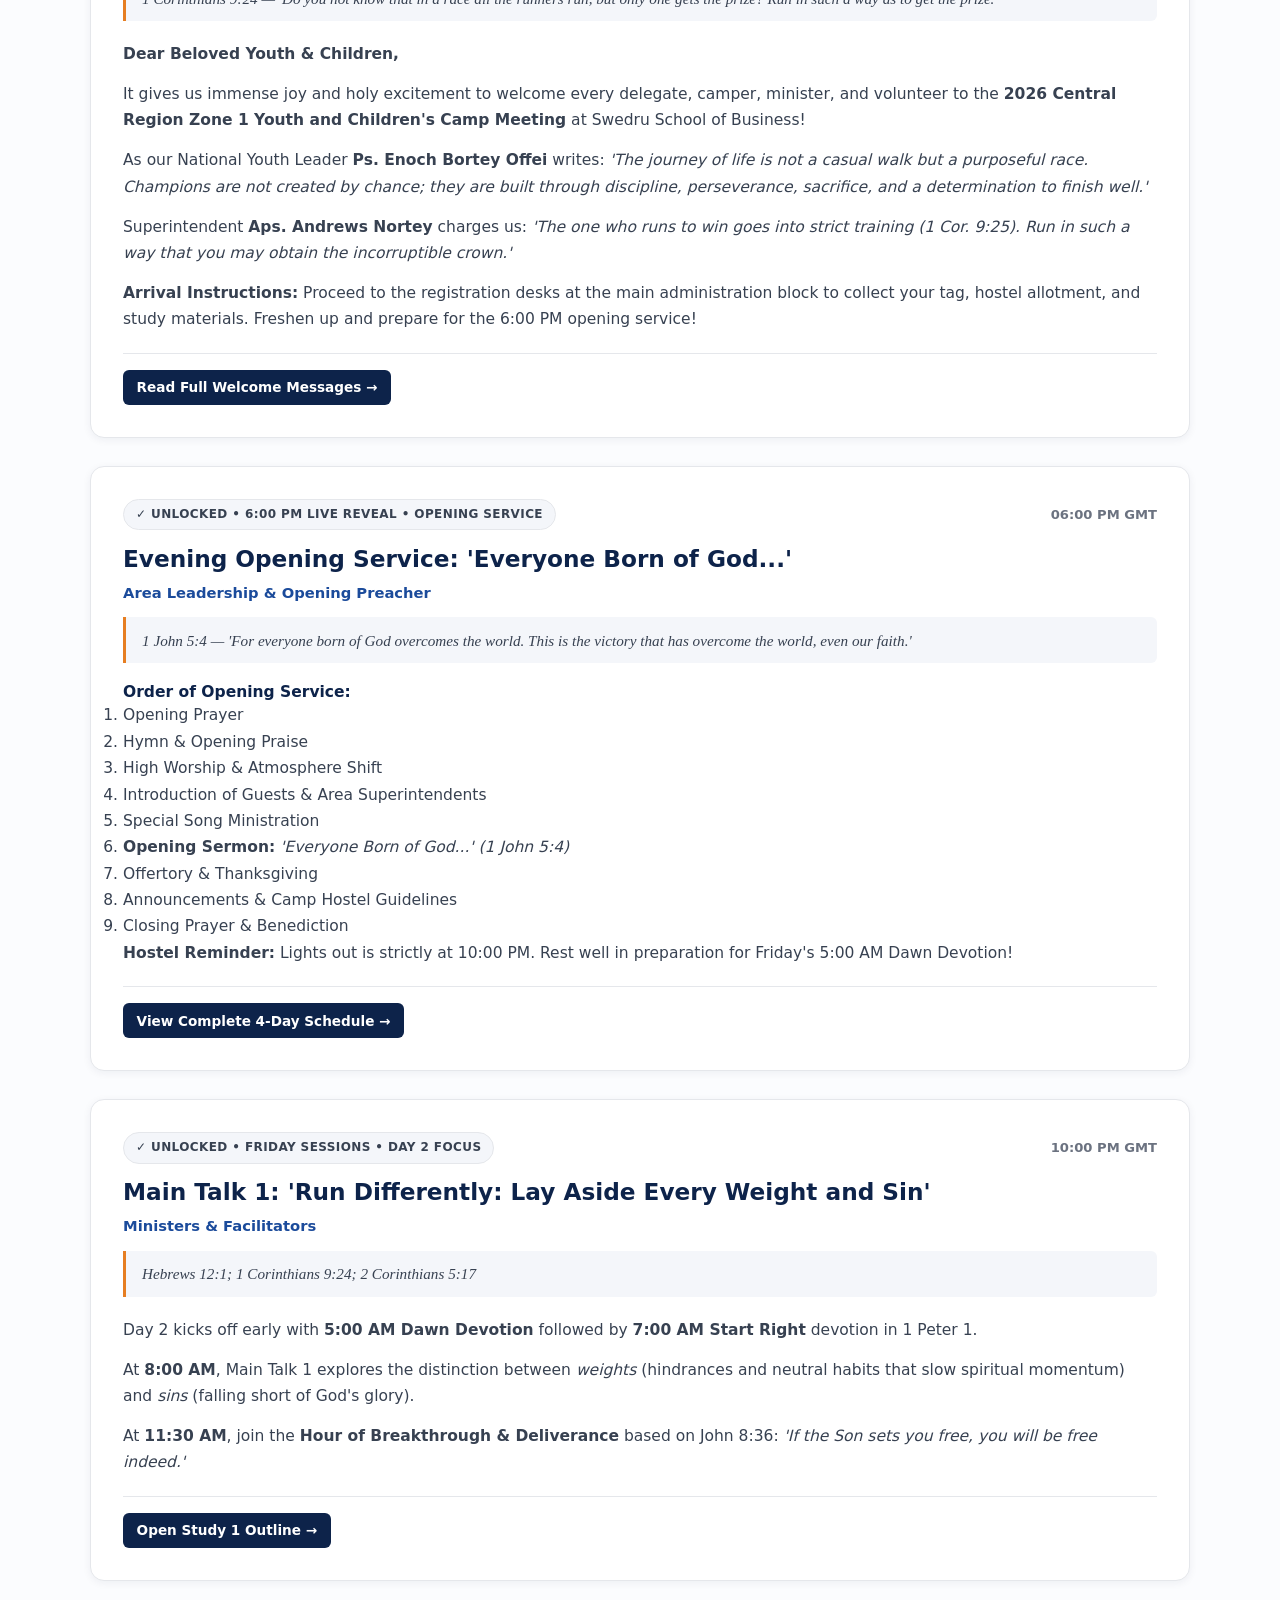
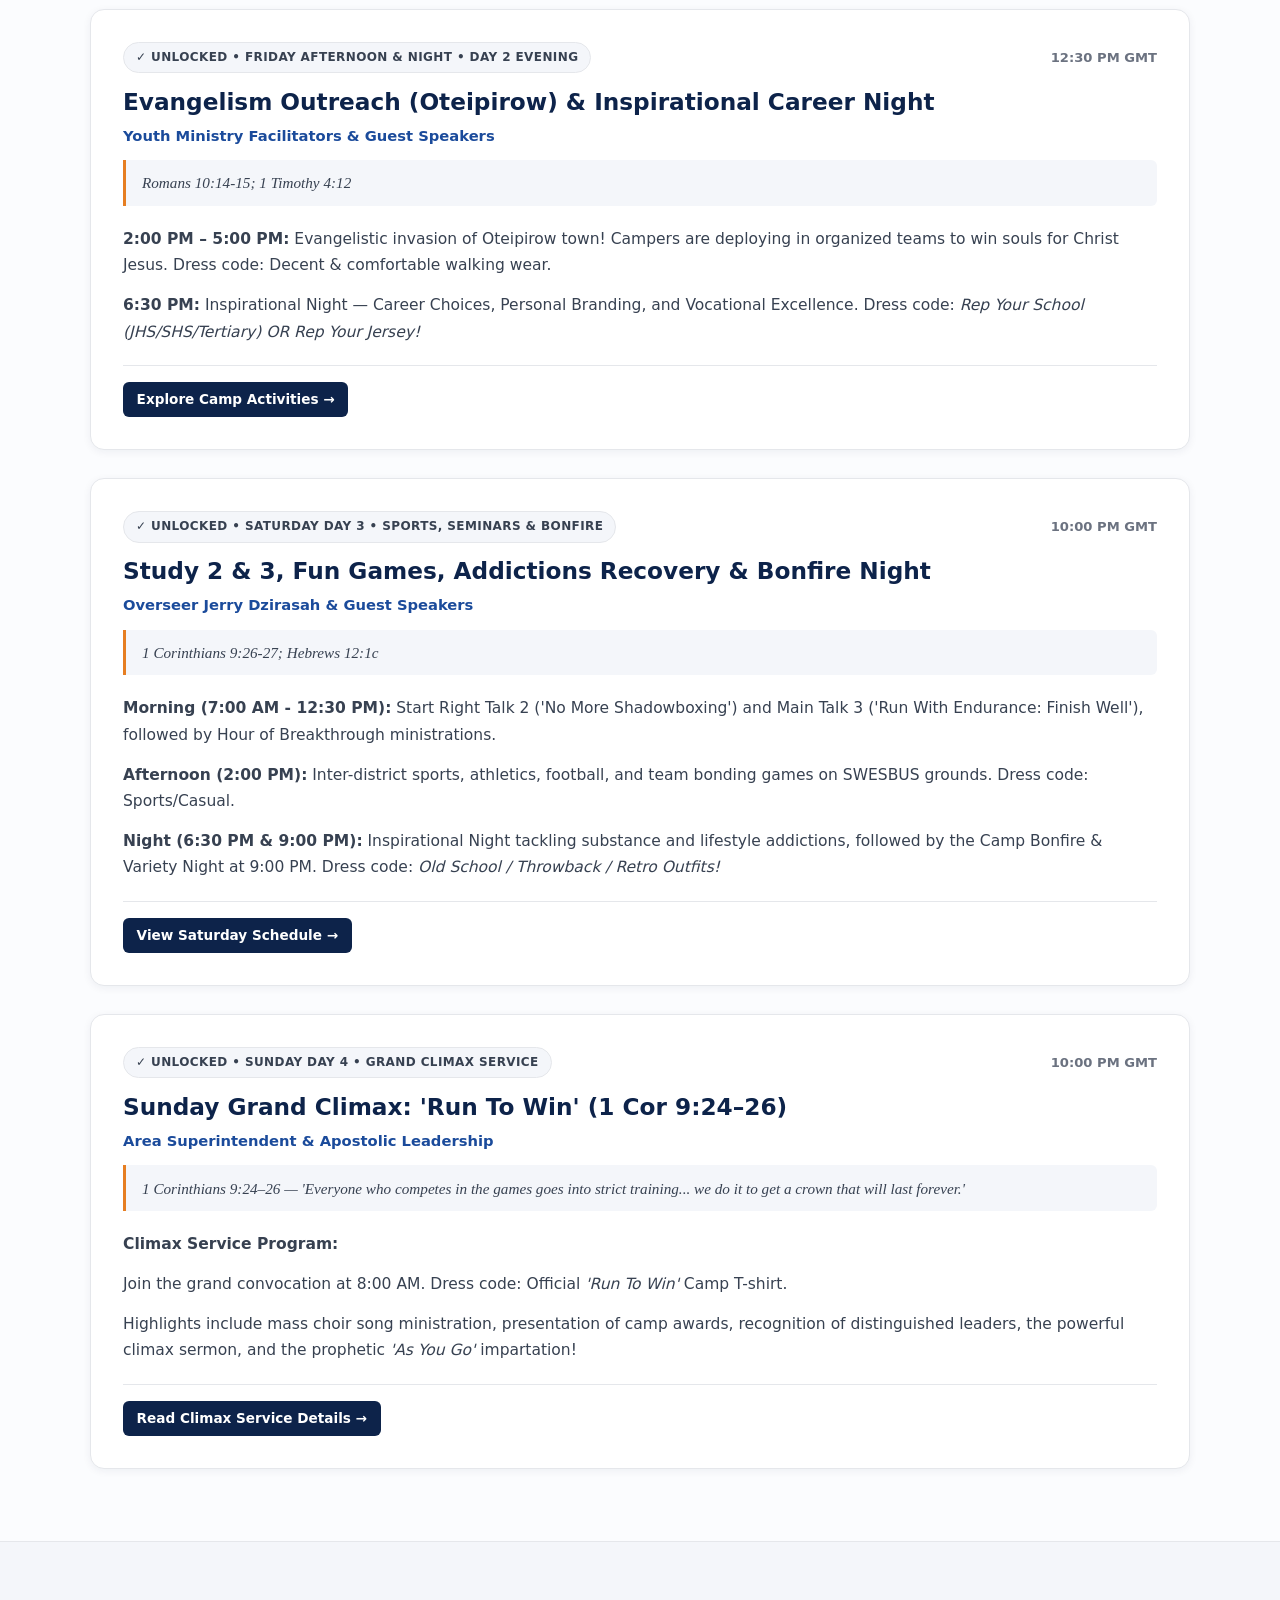
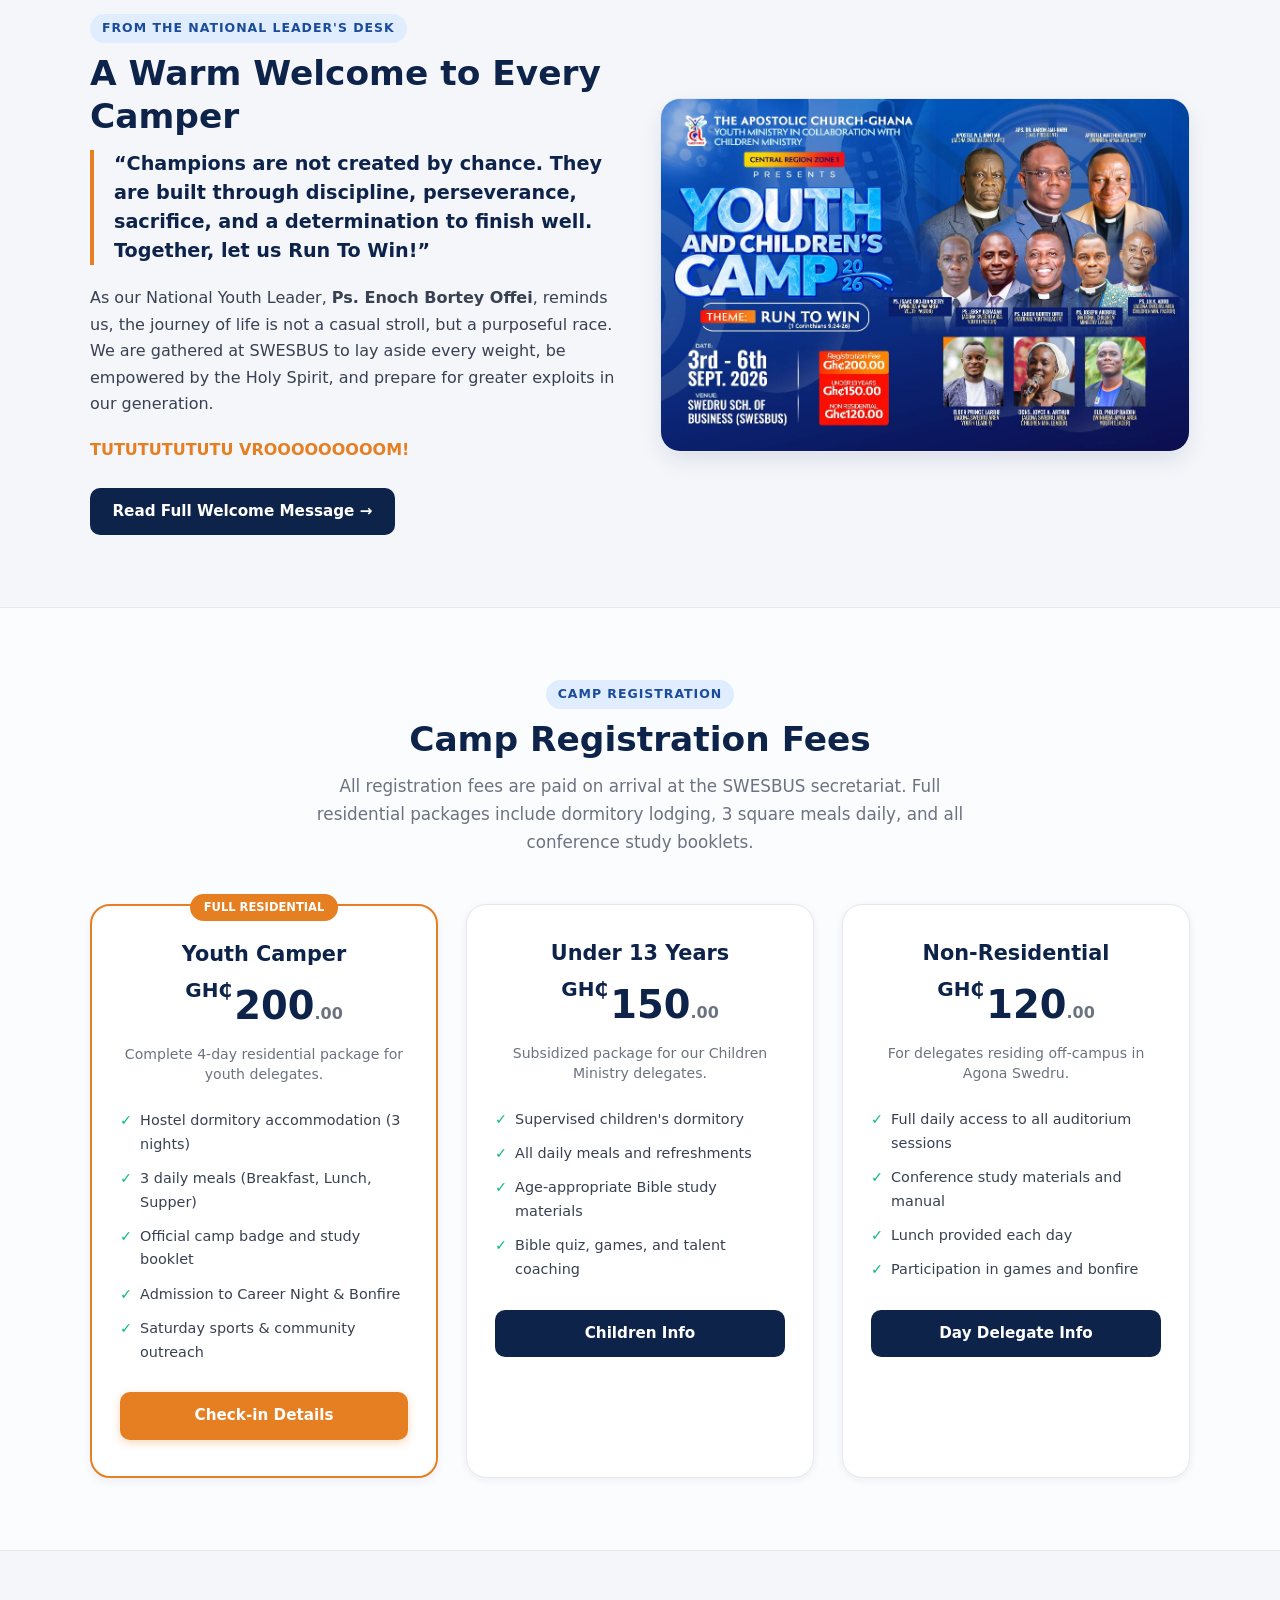
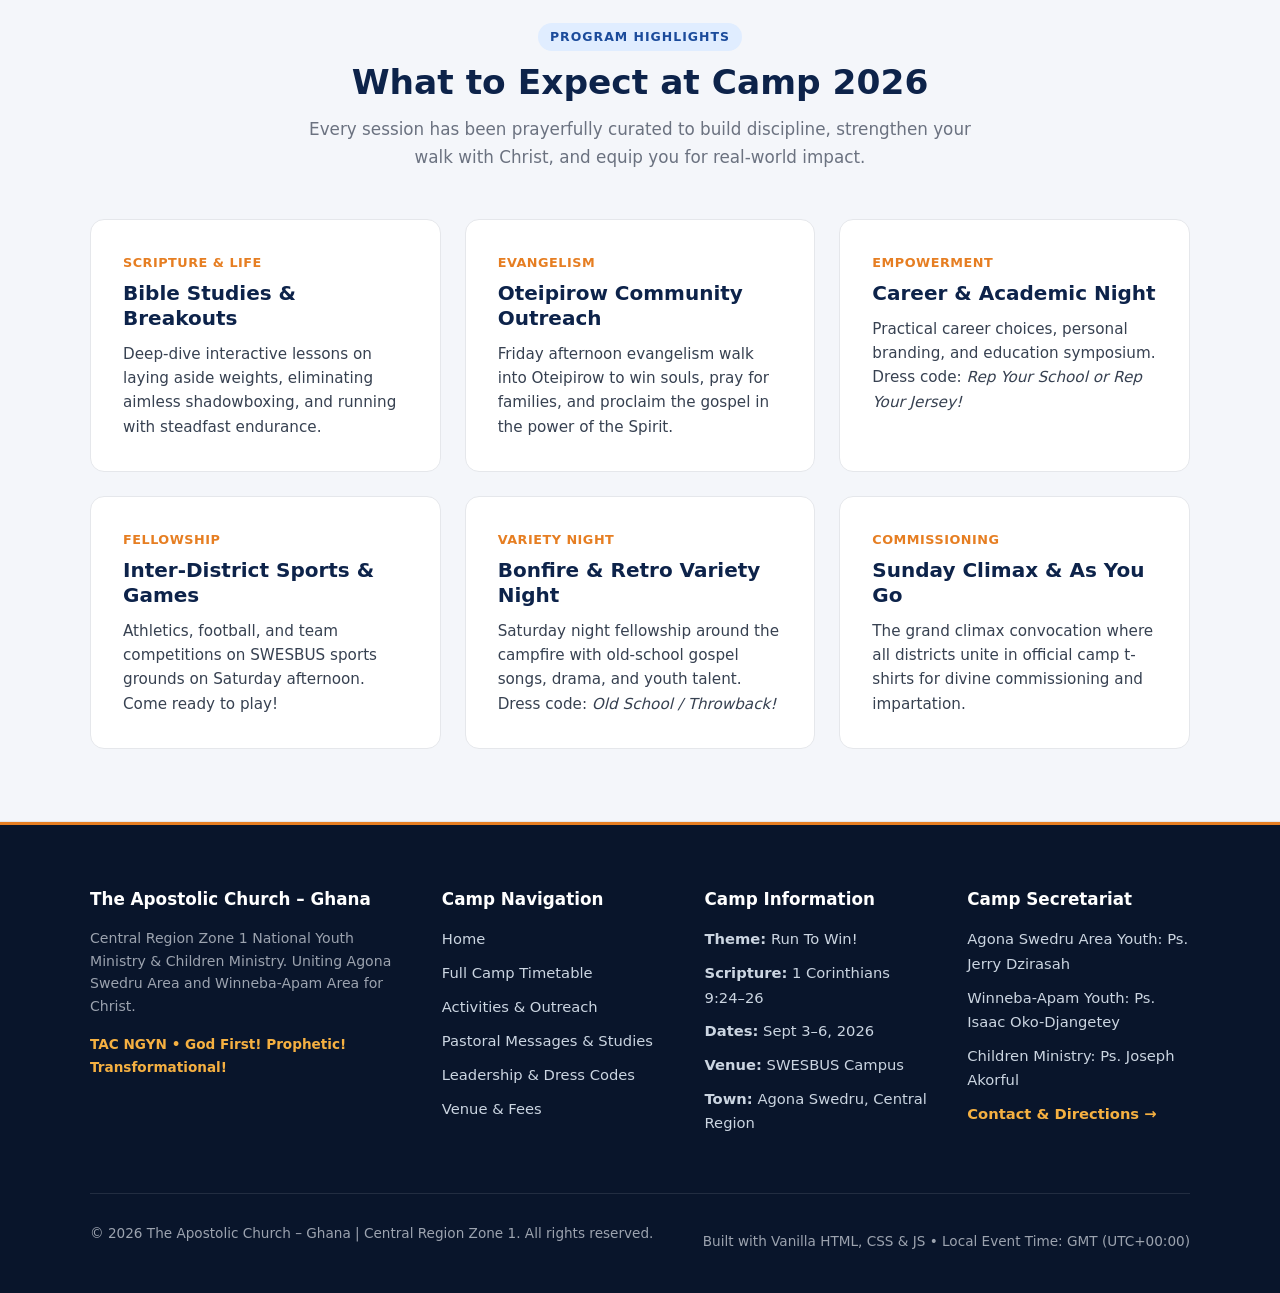
==== commit afa13af8: "Add dedicated Action Groups page with interactive tabs for Study 1, 2, and 3; update site navigation" ====
--- a/index.html
+++ b/index.html
@@ -108,10 +108,11 @@
         ☰
       </button>
 
-      <nav class="primary-nav" id="primary-nav" aria-label="Primary Navigation">
+            <nav class="primary-nav" id="primary-nav" aria-label="Primary Navigation">
         <ul>
           <li><a href="index.html" class="nav-link">Home</a></li>
           <li><a href="pages/schedule.html" class="nav-link">Schedule</a></li>
+          <li><a href="pages/action-groups.html" class="nav-link">Action Groups</a></li>
           <li><a href="pages/activities.html" class="nav-link">Activities</a></li>
           <li><a href="pages/messages.html" class="nav-link">Messages</a></li>
           <li><a href="pages/about.html" class="nav-link">Leadership</a></li>
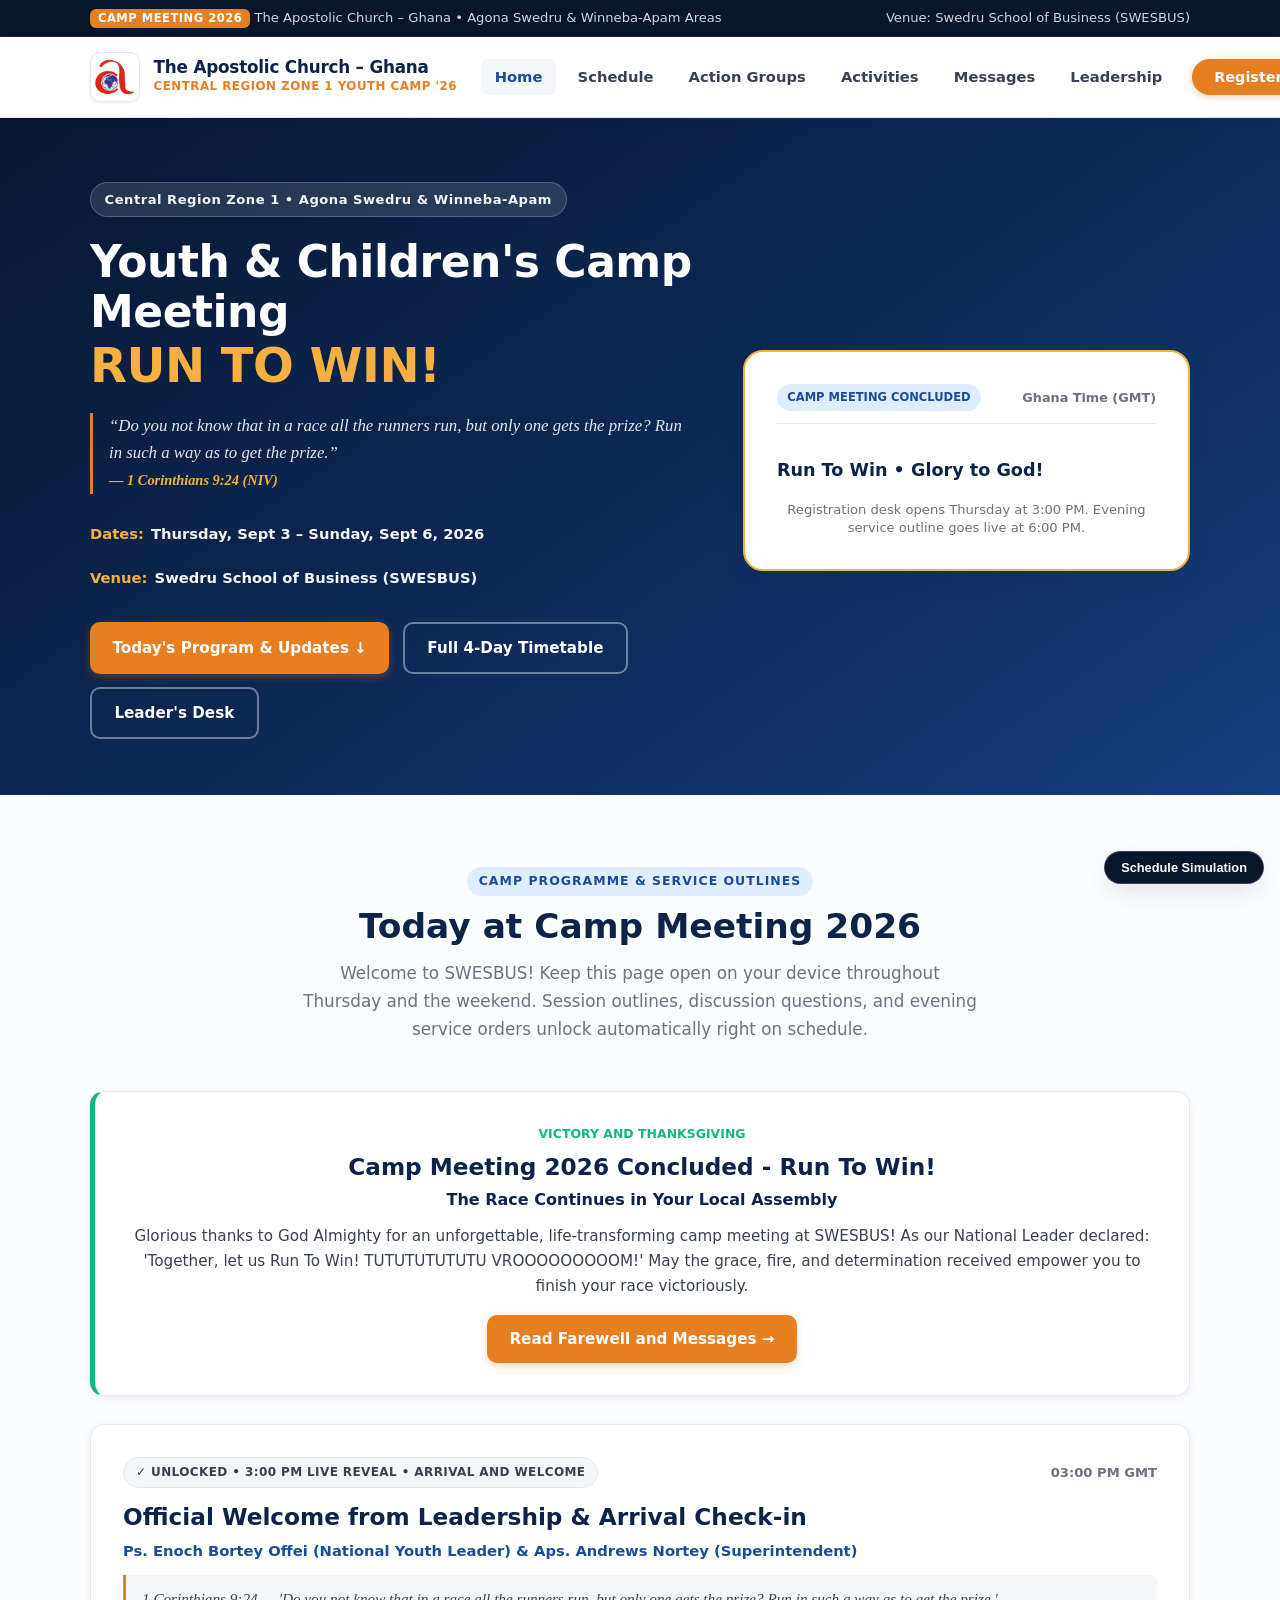
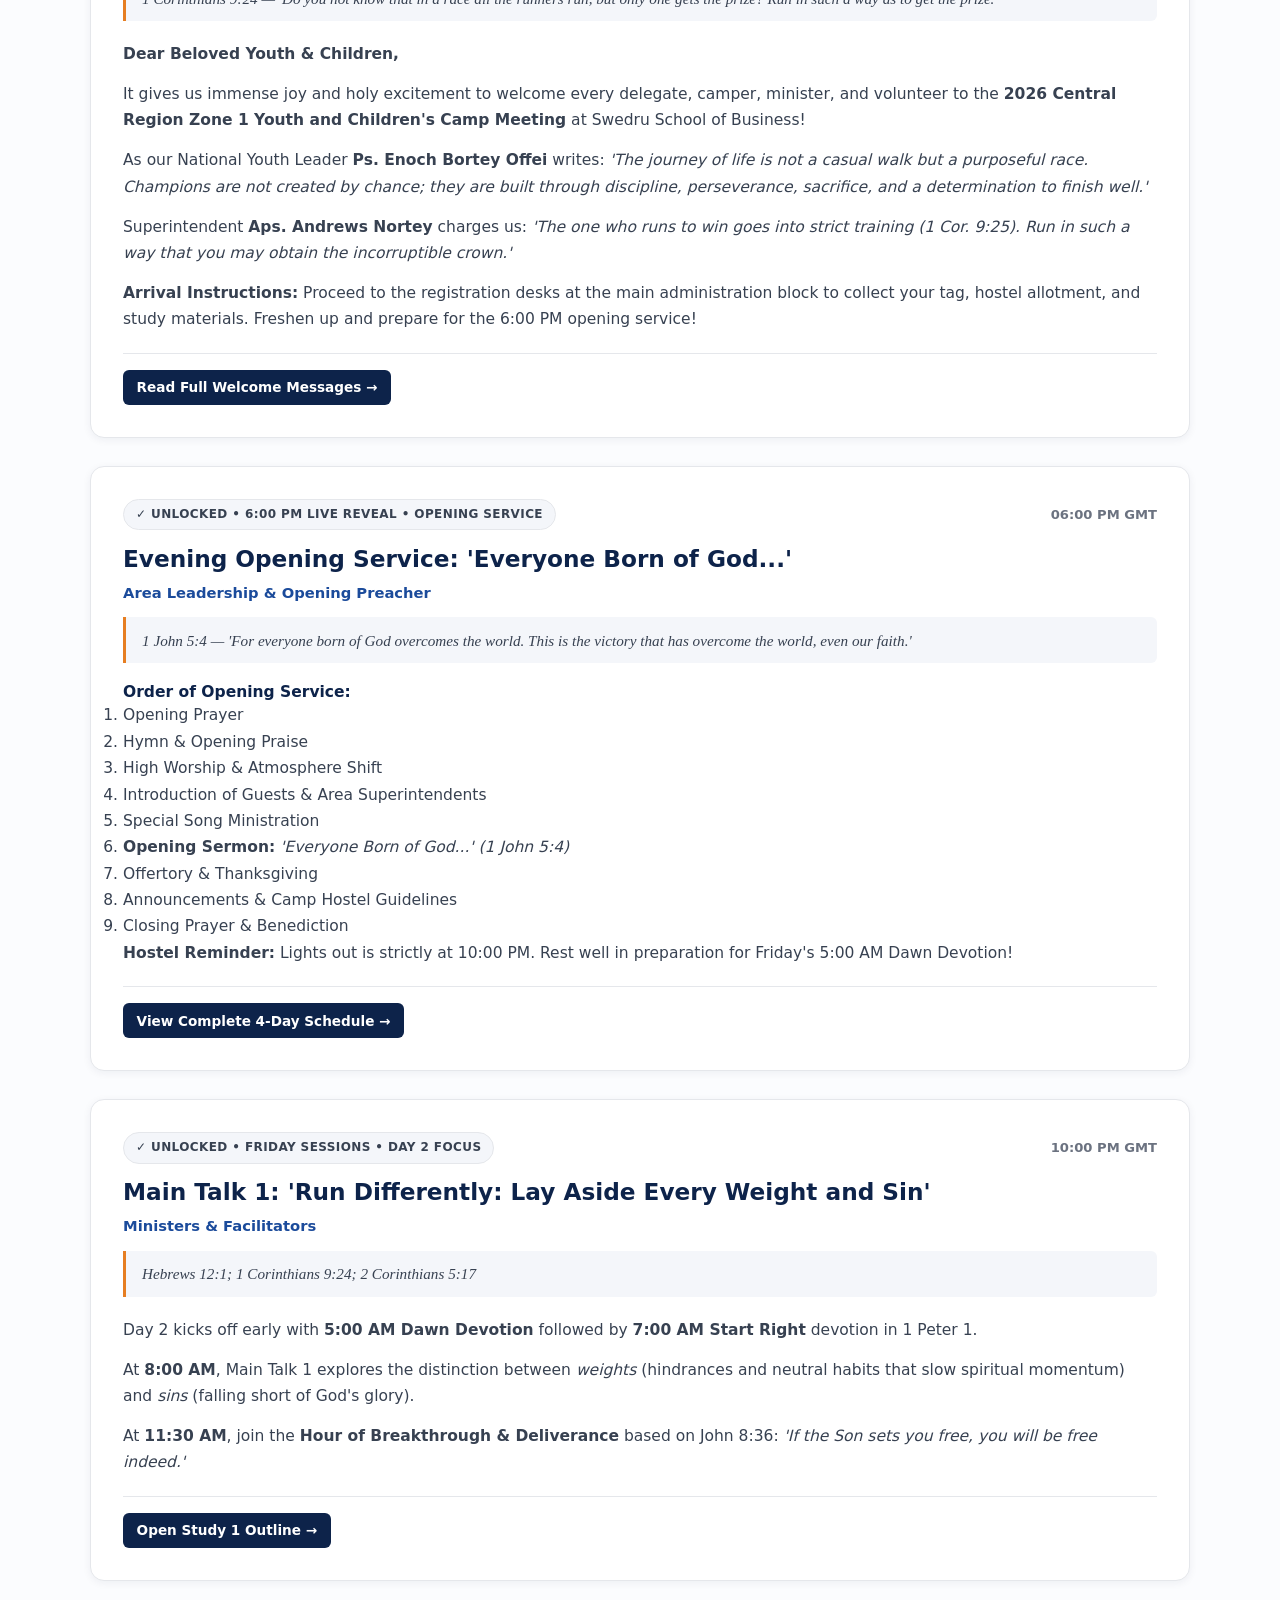
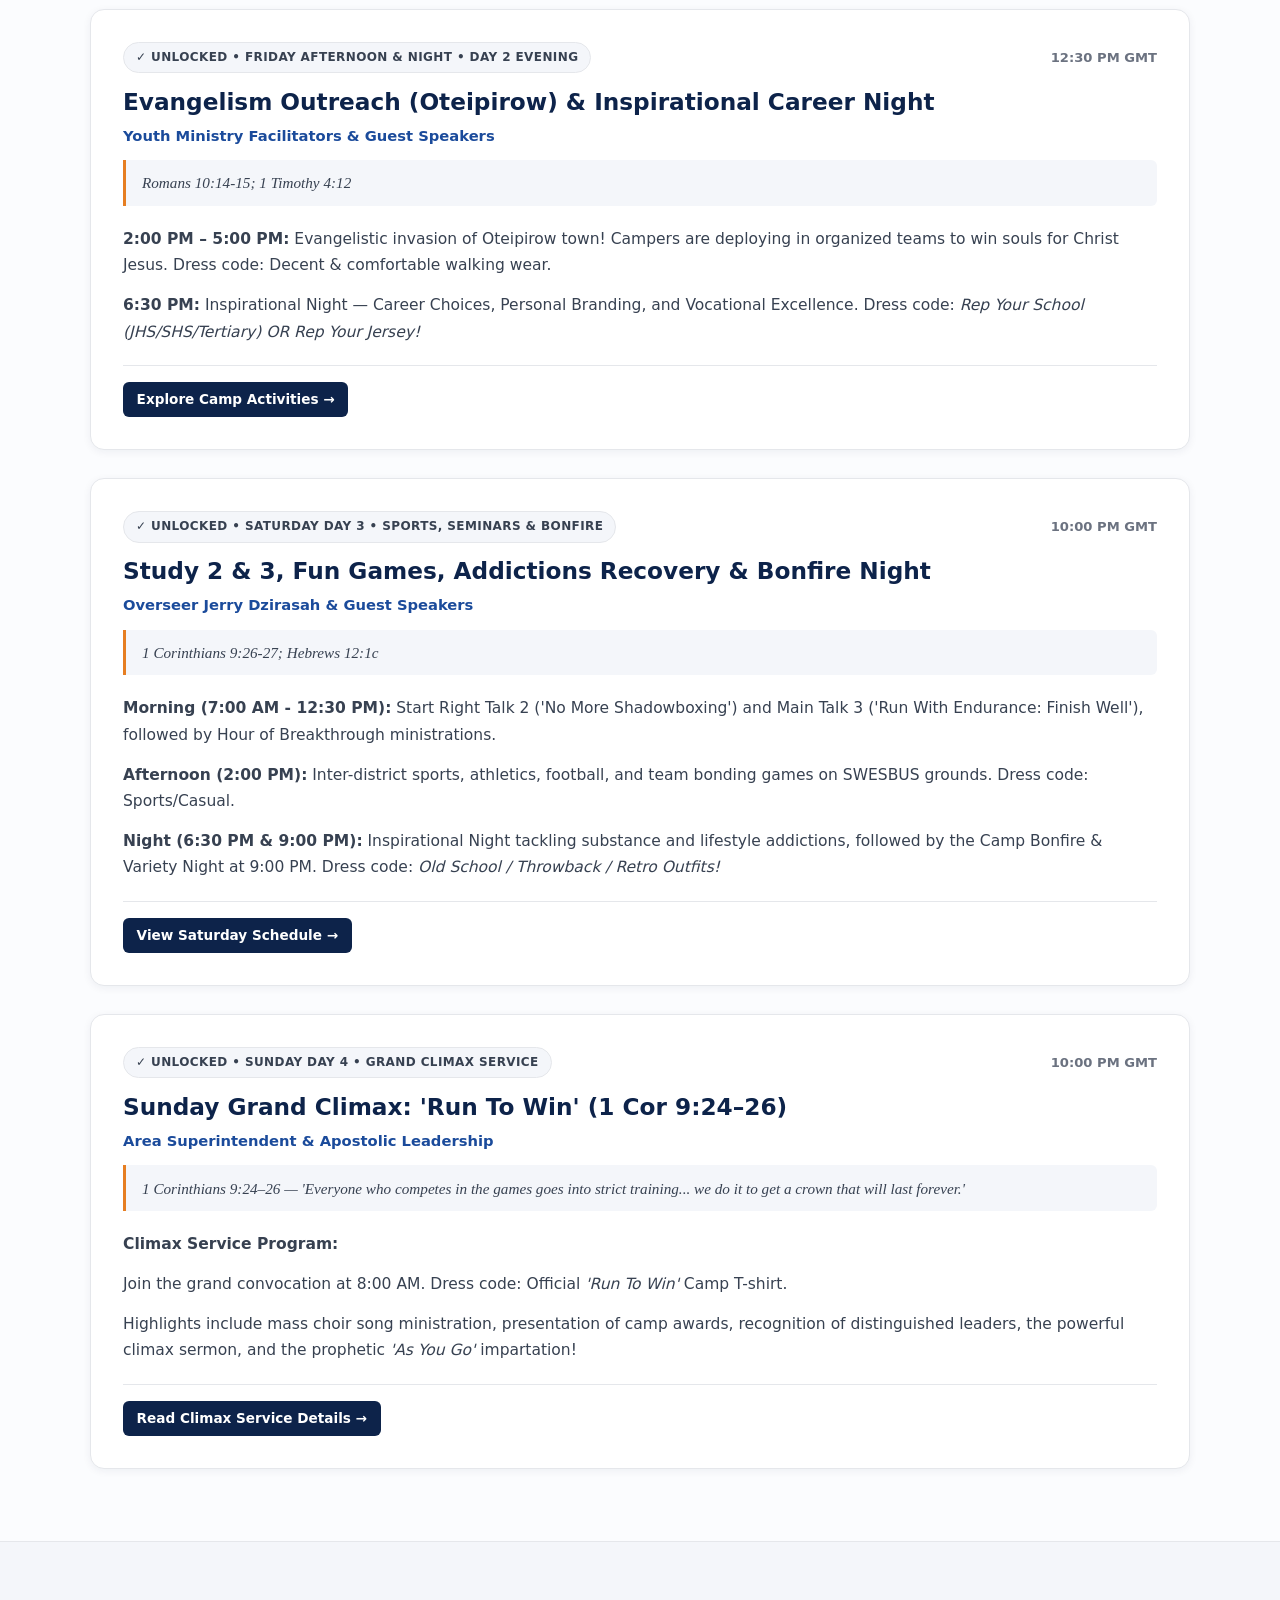
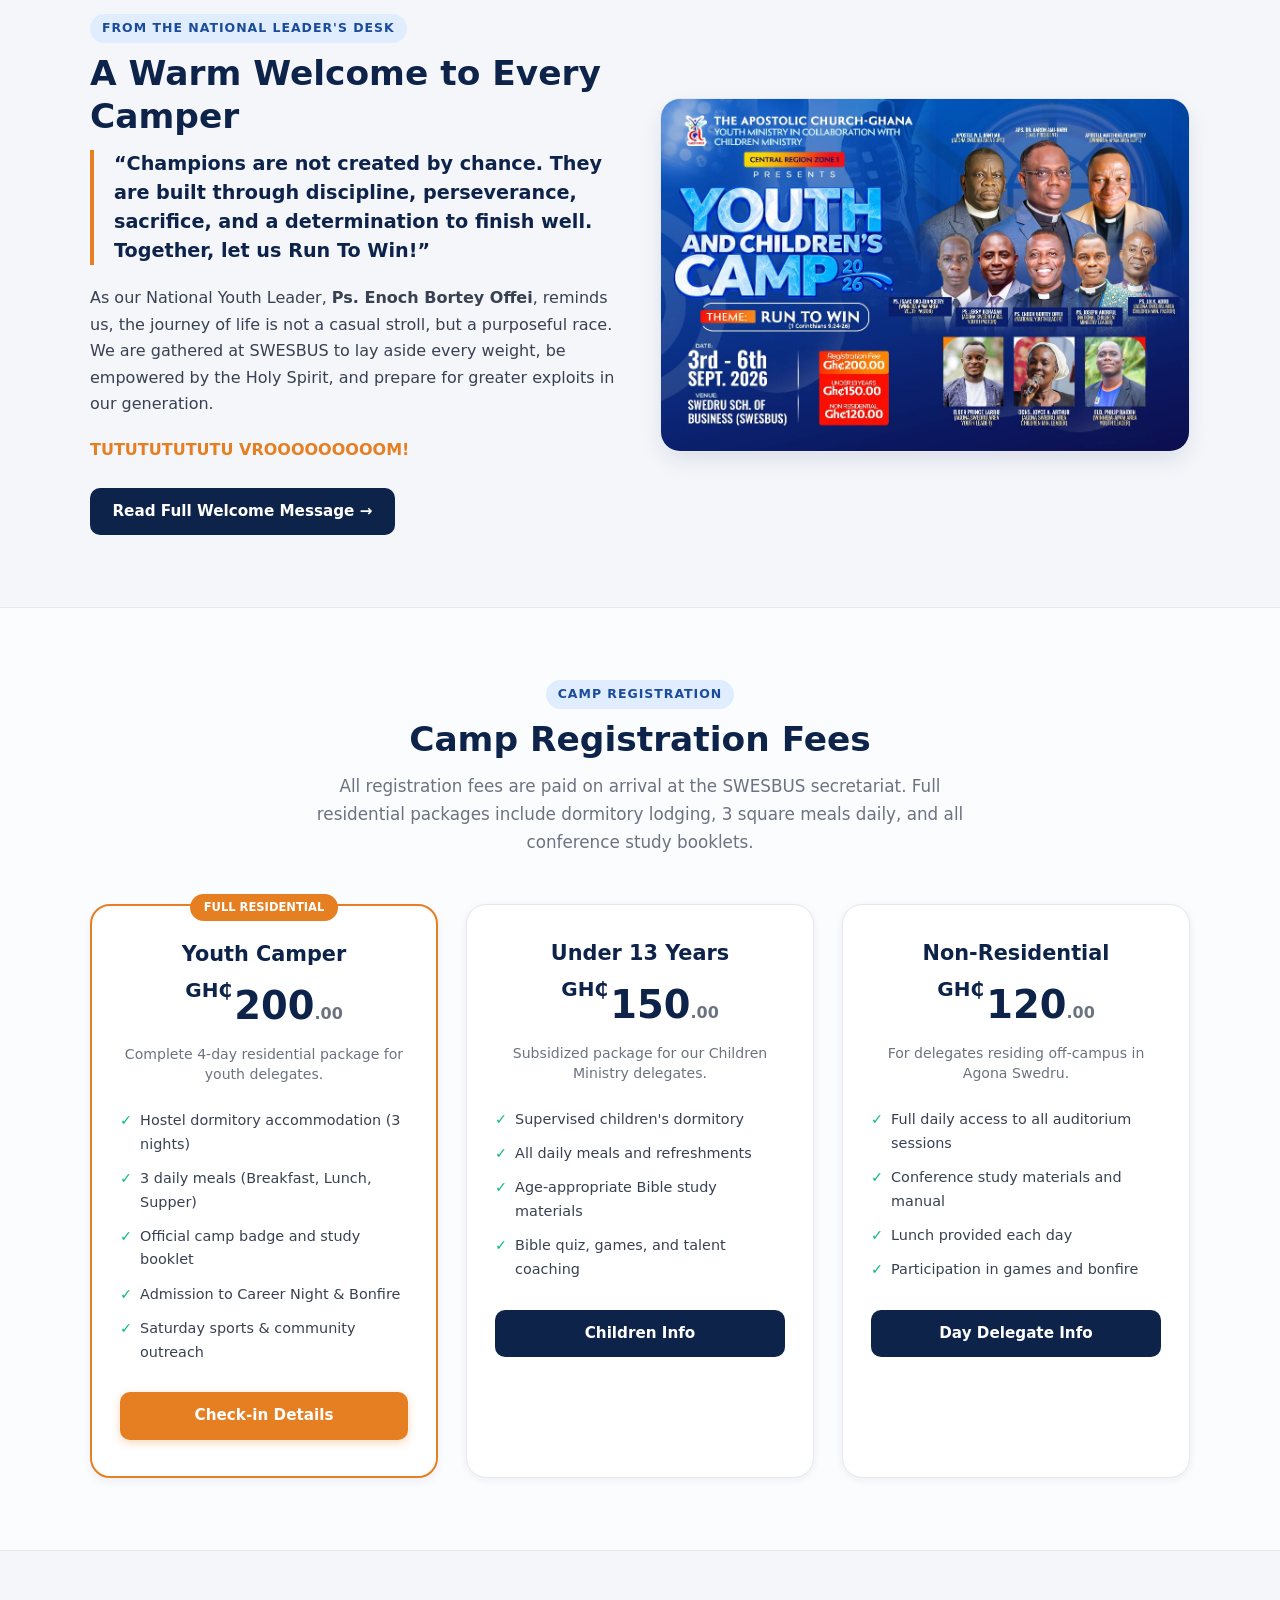
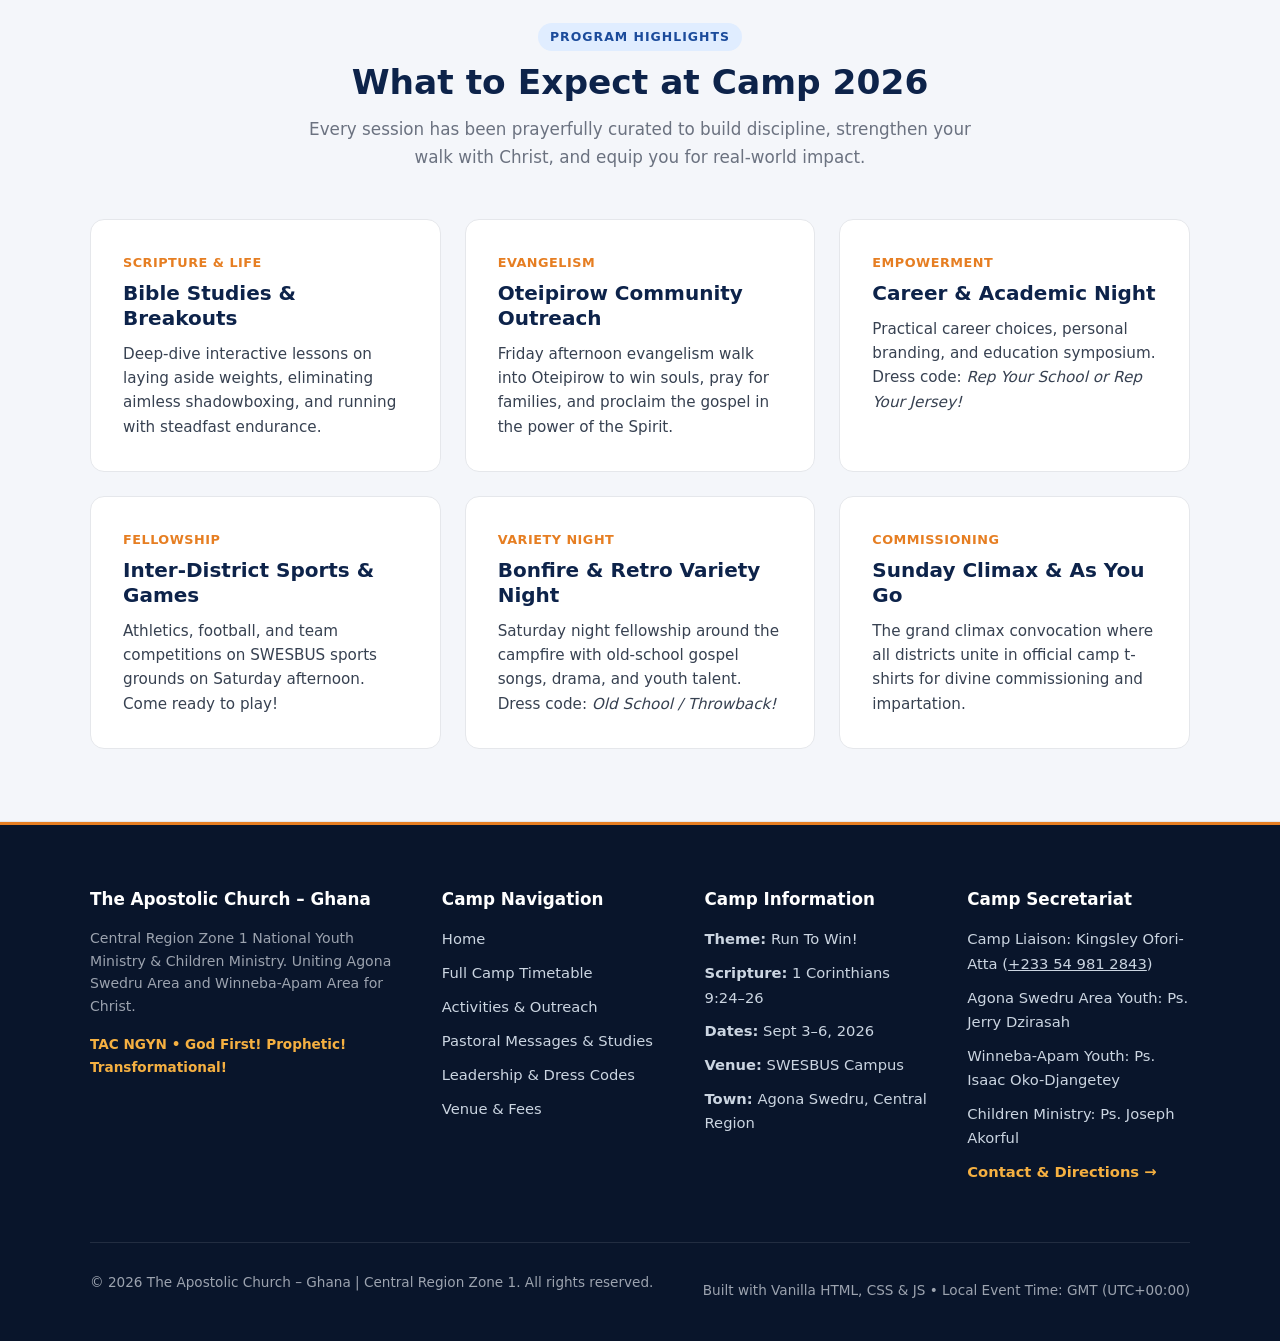
==== commit 06a07d33: "Add Kingsley Ofori-Atta direct coordinator contacts (Call, WhatsApp, LinkedIn) to contact page and f" ====
--- a/index.html
+++ b/index.html
@@ -27,7 +27,7 @@
   <link rel="apple-touch-icon" sizes="180x180" href="assets/img/icons/apple-touch-icon.png">
 
   <!-- Stylesheet -->
-  <link rel="stylesheet" href="assets/css/styles.css">
+  <link rel="stylesheet" href="assets/css/styles.css?v=2.2">
 
   <!-- Schema.org Structured Data -->
   <script type="application/ld+json">
@@ -438,6 +438,7 @@
         <div class="footer-col">
           <h4>Camp Secretariat</h4>
           <ul class="footer-links">
+            <li>Camp Liaison: Kingsley Ofori-Atta (<a href="tel:+233549812843" style="color:inherit; text-decoration:underline;">+233 54 981 2843</a>)</li>
             <li>Agona Swedru Area Youth: Ps. Jerry Dzirasah</li>
             <li>Winneba-Apam Youth: Ps. Isaac Oko-Djangetey</li>
             <li>Children Ministry: Ps. Joseph Akorful</li>
--- a/assets/css/styles.css
+++ b/assets/css/styles.css
@@ -1080,3 +1080,102 @@
     grid-template-columns: 1fr;
   }
 }
+
+/* Leadership Directory Grid & Cards (Matching Official Church Executive Layout) */
+.leaders-grid {
+  display: grid;
+  grid-template-columns: repeat(3, 1fr);
+  gap: 3.5rem 2.5rem;
+  margin-top: 3rem;
+  max-width: 1060px;
+  margin-left: auto;
+  margin-right: auto;
+}
+
+.leader-card {
+  display: flex;
+  flex-direction: column;
+  align-items: center;
+  text-align: center;
+  background: transparent;
+  border: none;
+  box-shadow: none;
+  padding: 0;
+  transition: transform 0.2s ease;
+}
+
+.leader-photo-wrap {
+  width: 100%;
+  max-width: 270px;
+  aspect-ratio: 1 / 1;
+  border-radius: 20px;
+  overflow: hidden;
+  background: #91d8f7; /* Official Apostolic sky-blue */
+  box-shadow: 0 4px 14px rgba(9, 21, 43, 0.06);
+  margin-bottom: 1.15rem;
+  display: flex;
+  align-items: center;
+  justify-content: center;
+  transition: transform 0.25s ease, box-shadow 0.25s ease;
+}
+
+.leader-photo-wrap:hover {
+  transform: translateY(-4px);
+  box-shadow: 0 12px 28px rgba(9, 21, 43, 0.12);
+}
+
+.leader-photo-wrap img {
+  width: 100%;
+  height: 100%;
+  object-fit: cover;
+  display: block;
+}
+
+.leader-name {
+  font-size: 1.05rem;
+  font-weight: 700;
+  color: #2b3a4a;
+  margin-bottom: 0.25rem;
+  line-height: 1.35;
+}
+
+.leader-role {
+  font-size: 0.94rem;
+  font-weight: 700;
+  color: #9c7336; /* Official Executive Warm Gold/Amber */
+  line-height: 1.35;
+  margin-bottom: 0.2rem;
+}
+
+.leader-org {
+  font-size: 0.84rem;
+  color: #6b7280;
+  line-height: 1.35;
+}
+
+@media (max-width: 960px) {
+  .leaders-grid {
+    grid-template-columns: repeat(2, 1fr);
+    gap: 2.5rem 1.75rem;
+  }
+}
+
+@media (max-width: 580px) {
+  .leaders-grid {
+    grid-template-columns: 1fr;
+    gap: 2.5rem;
+    max-width: 320px;
+  }
+}
+.leader-photo-blank {
+  background: #91d8f7;
+  display: flex;
+  align-items: center;
+  justify-content: center;
+}
+
+.blank-portrait-icon {
+  width: 76px;
+  height: 76px;
+  color: rgba(255, 255, 255, 0.7);
+}
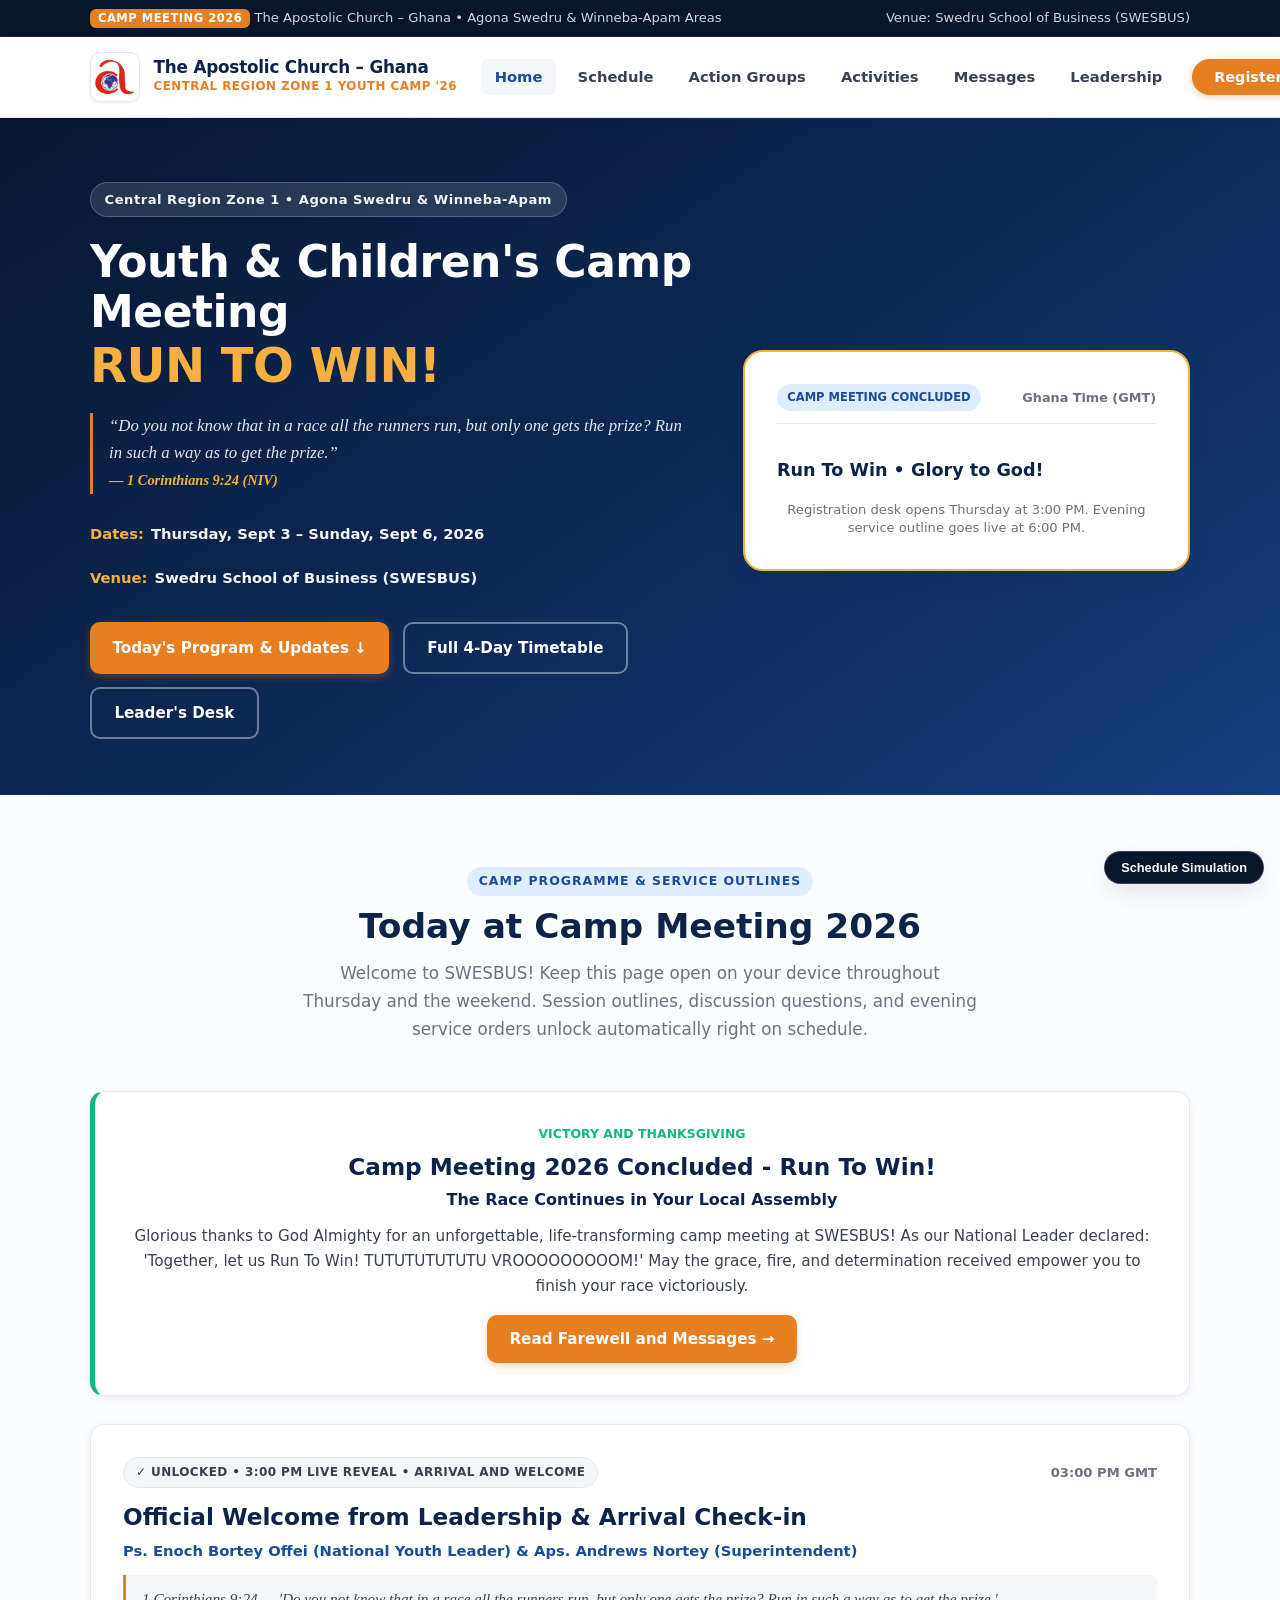
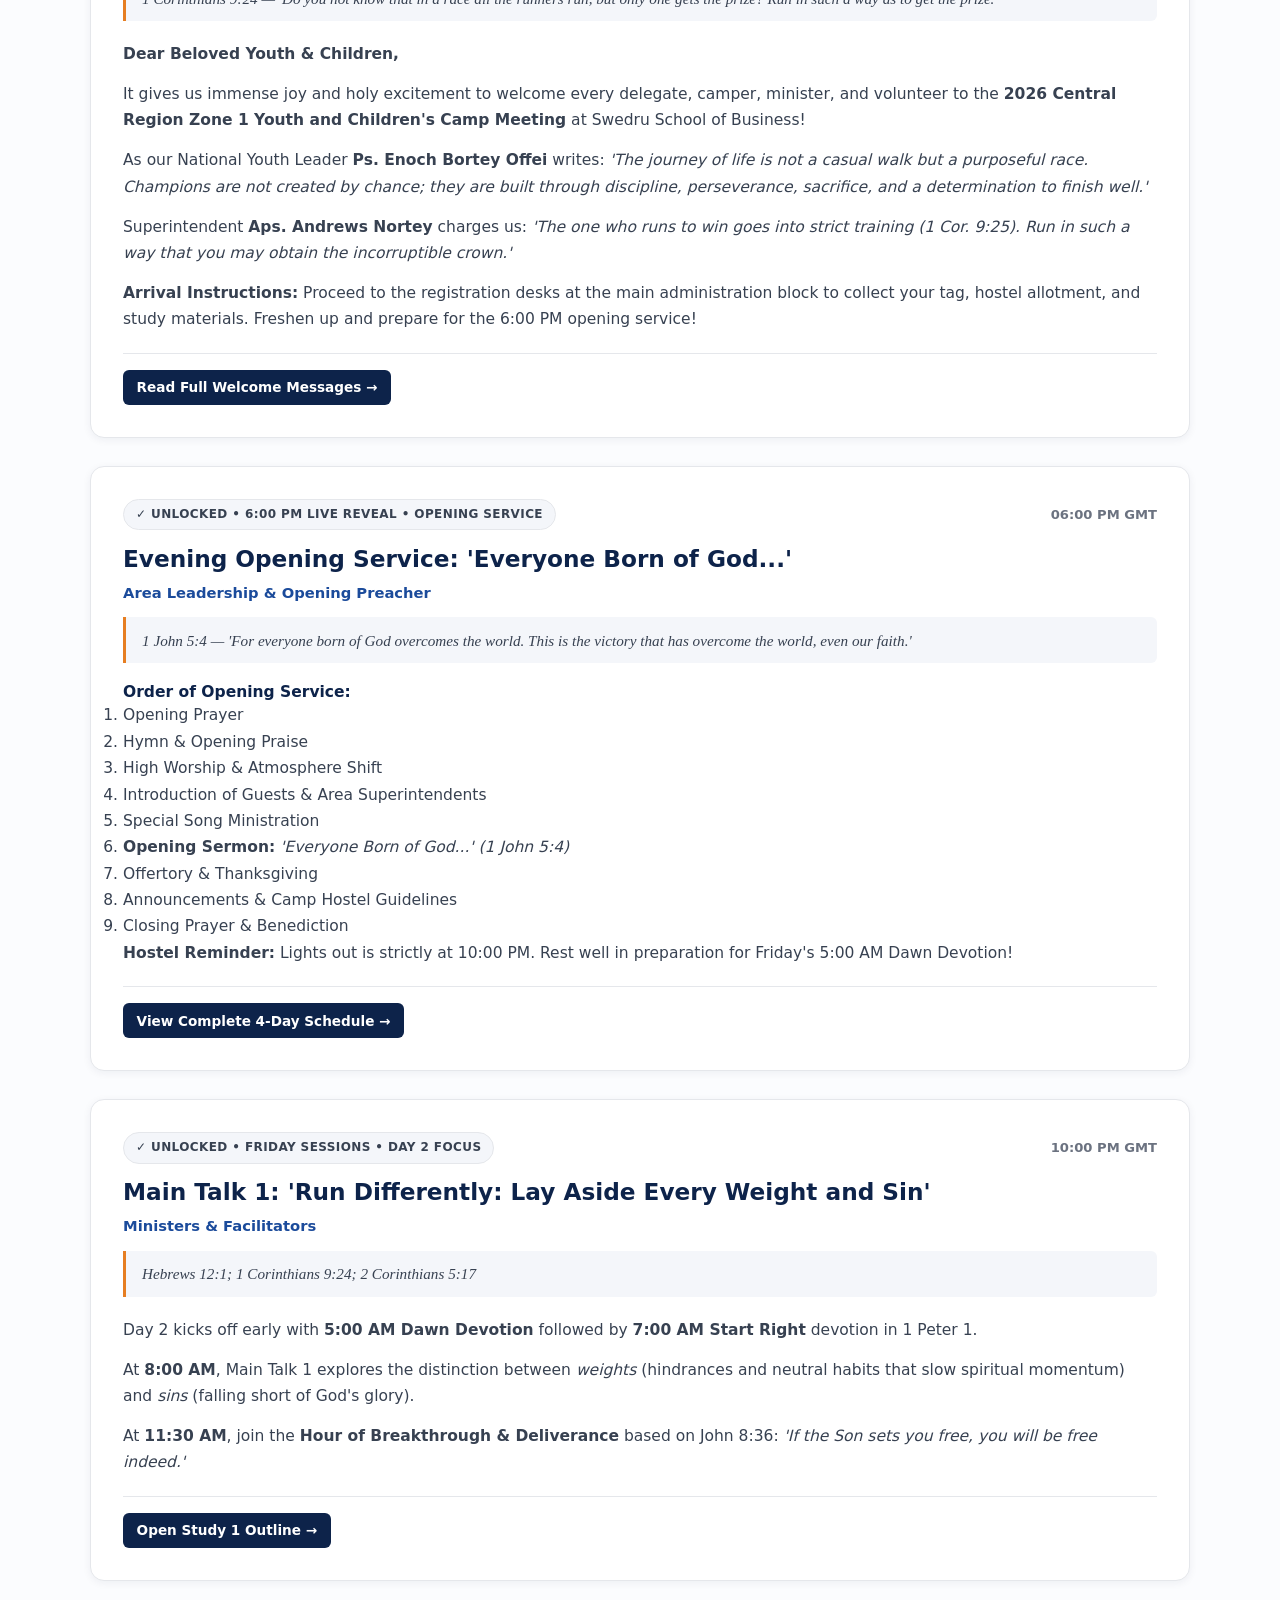
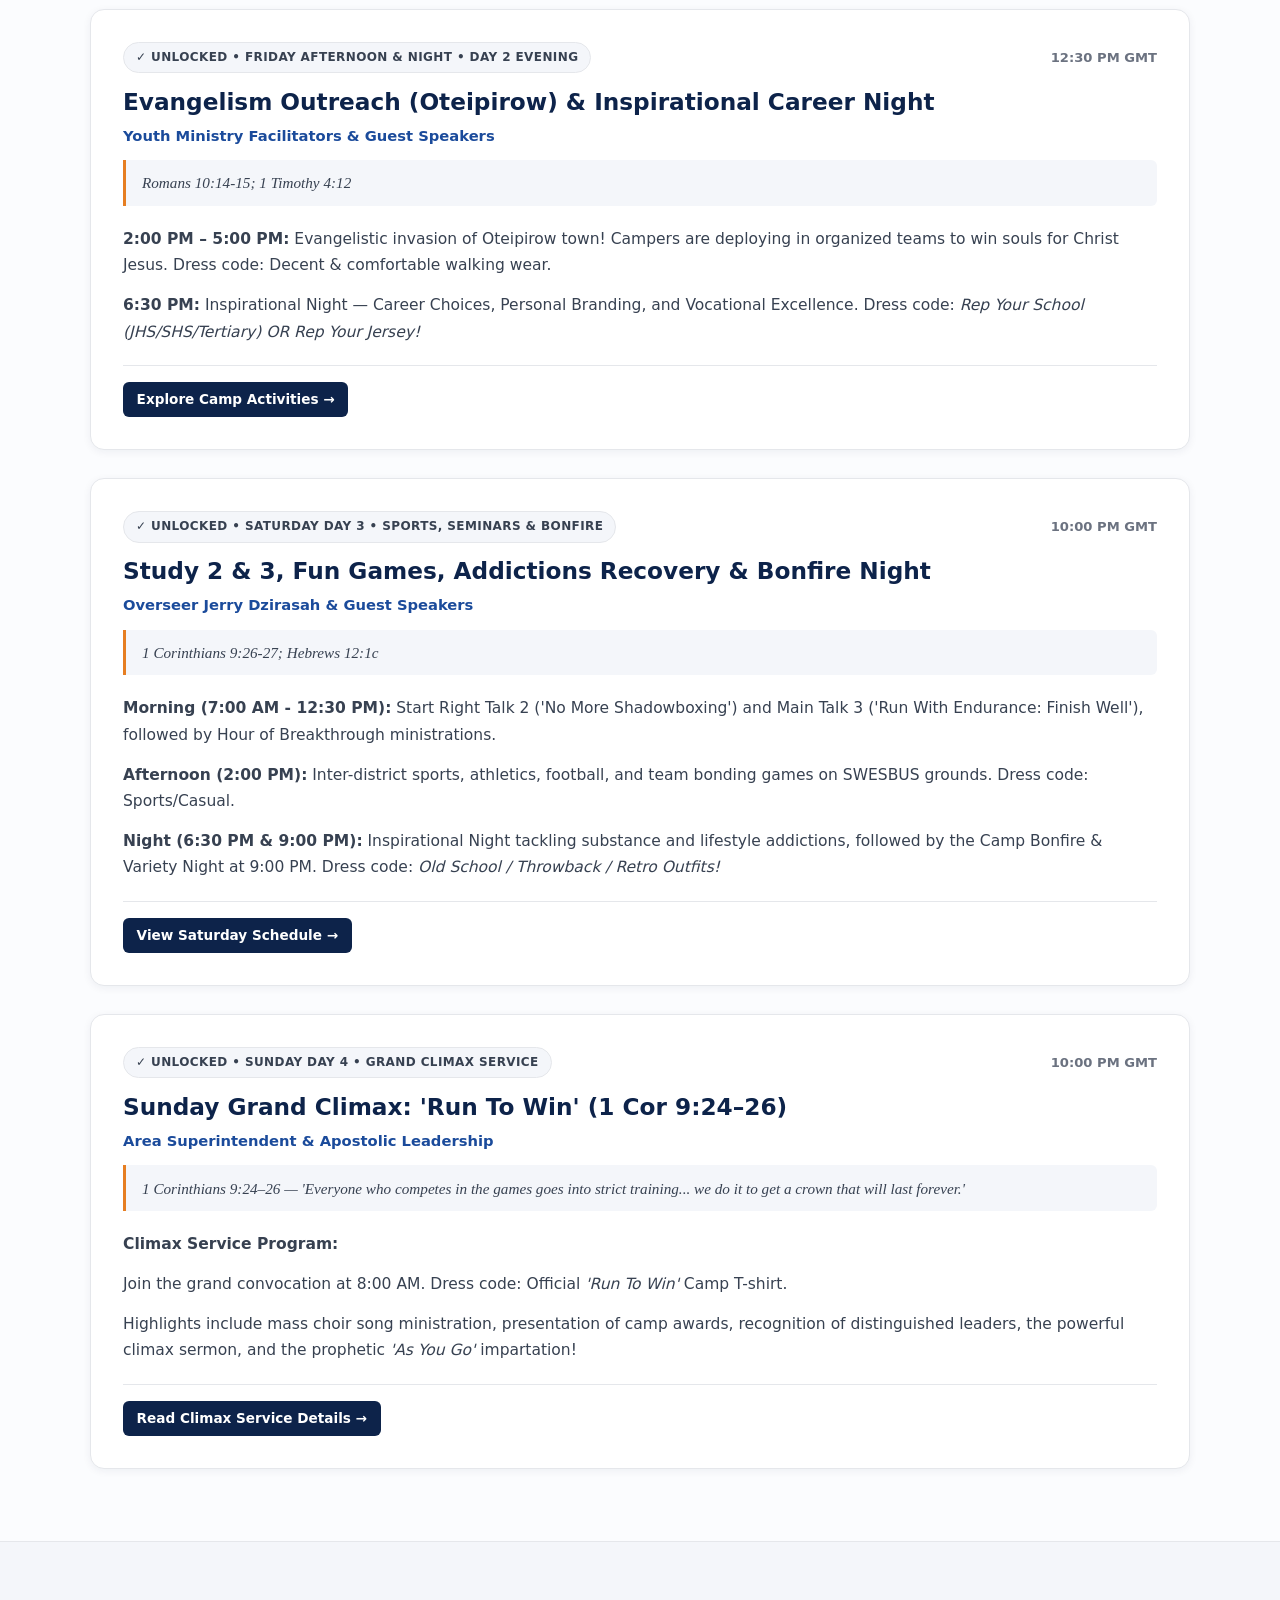
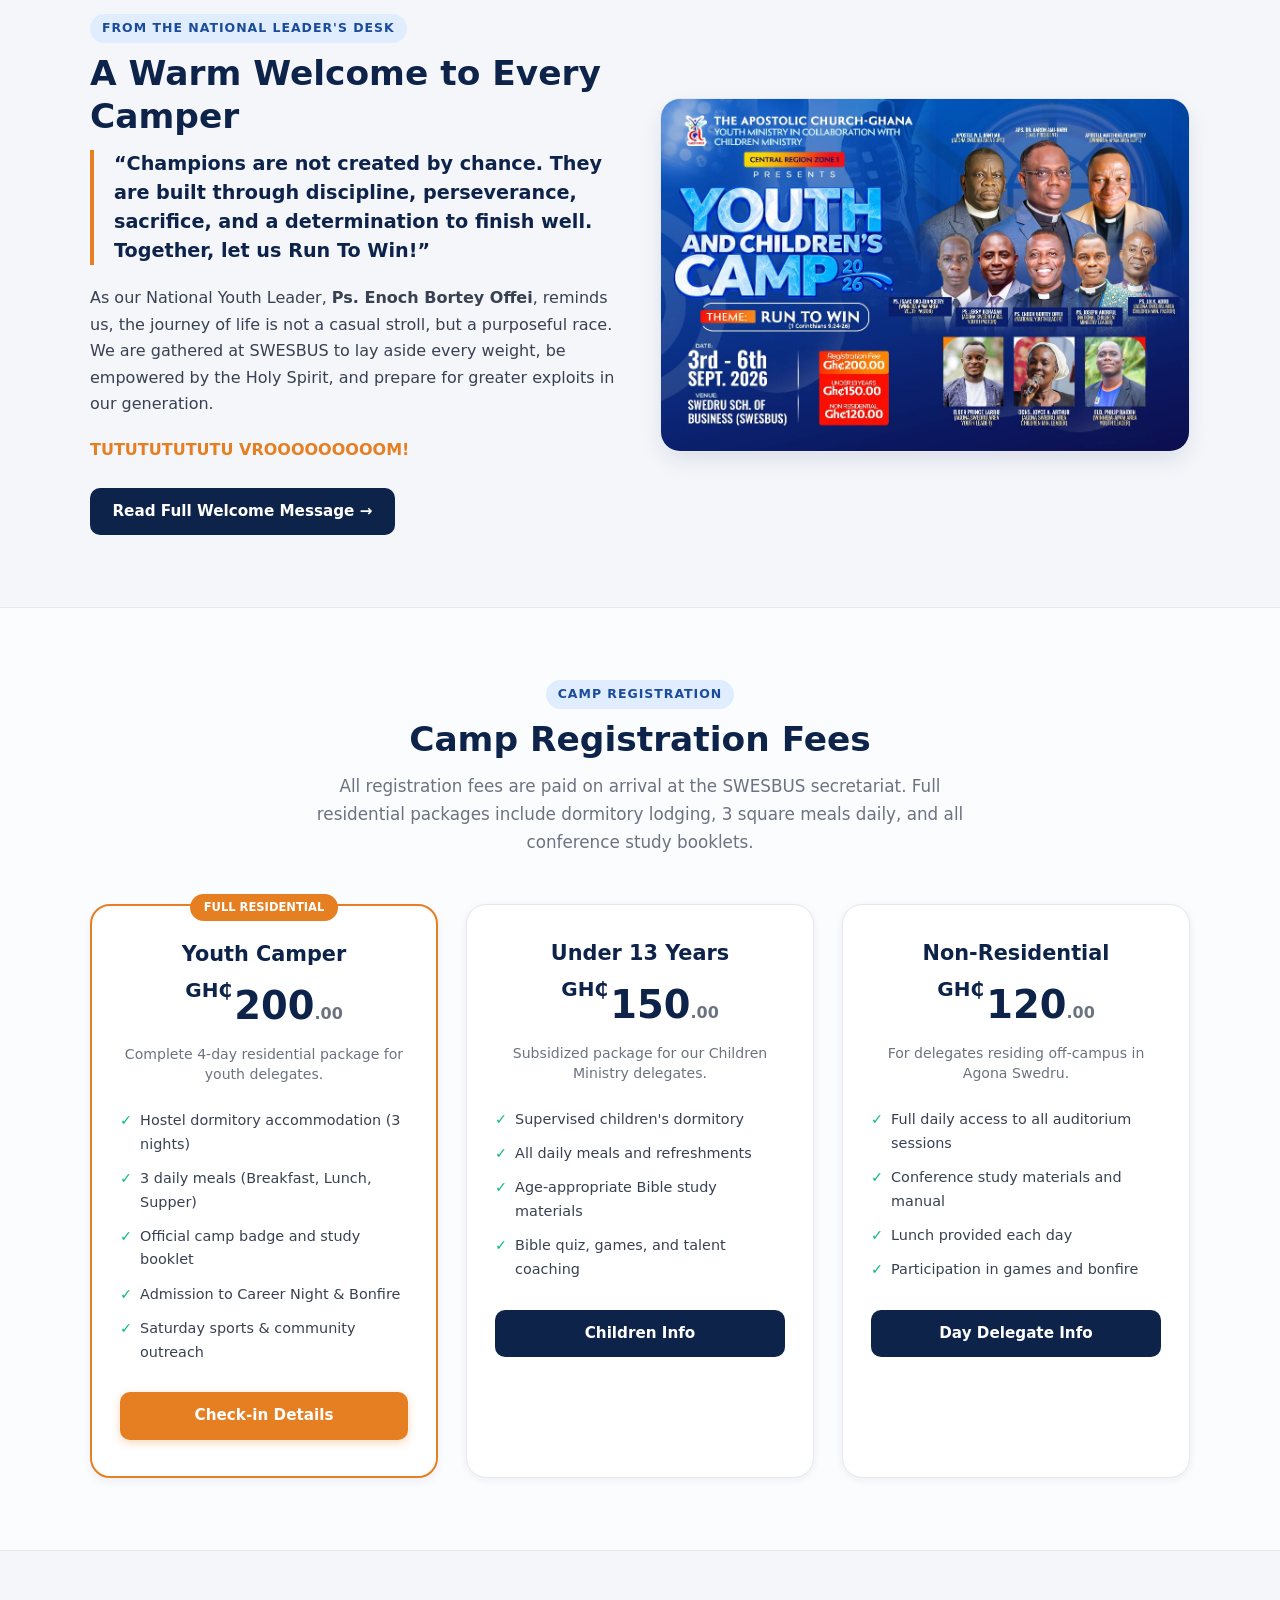
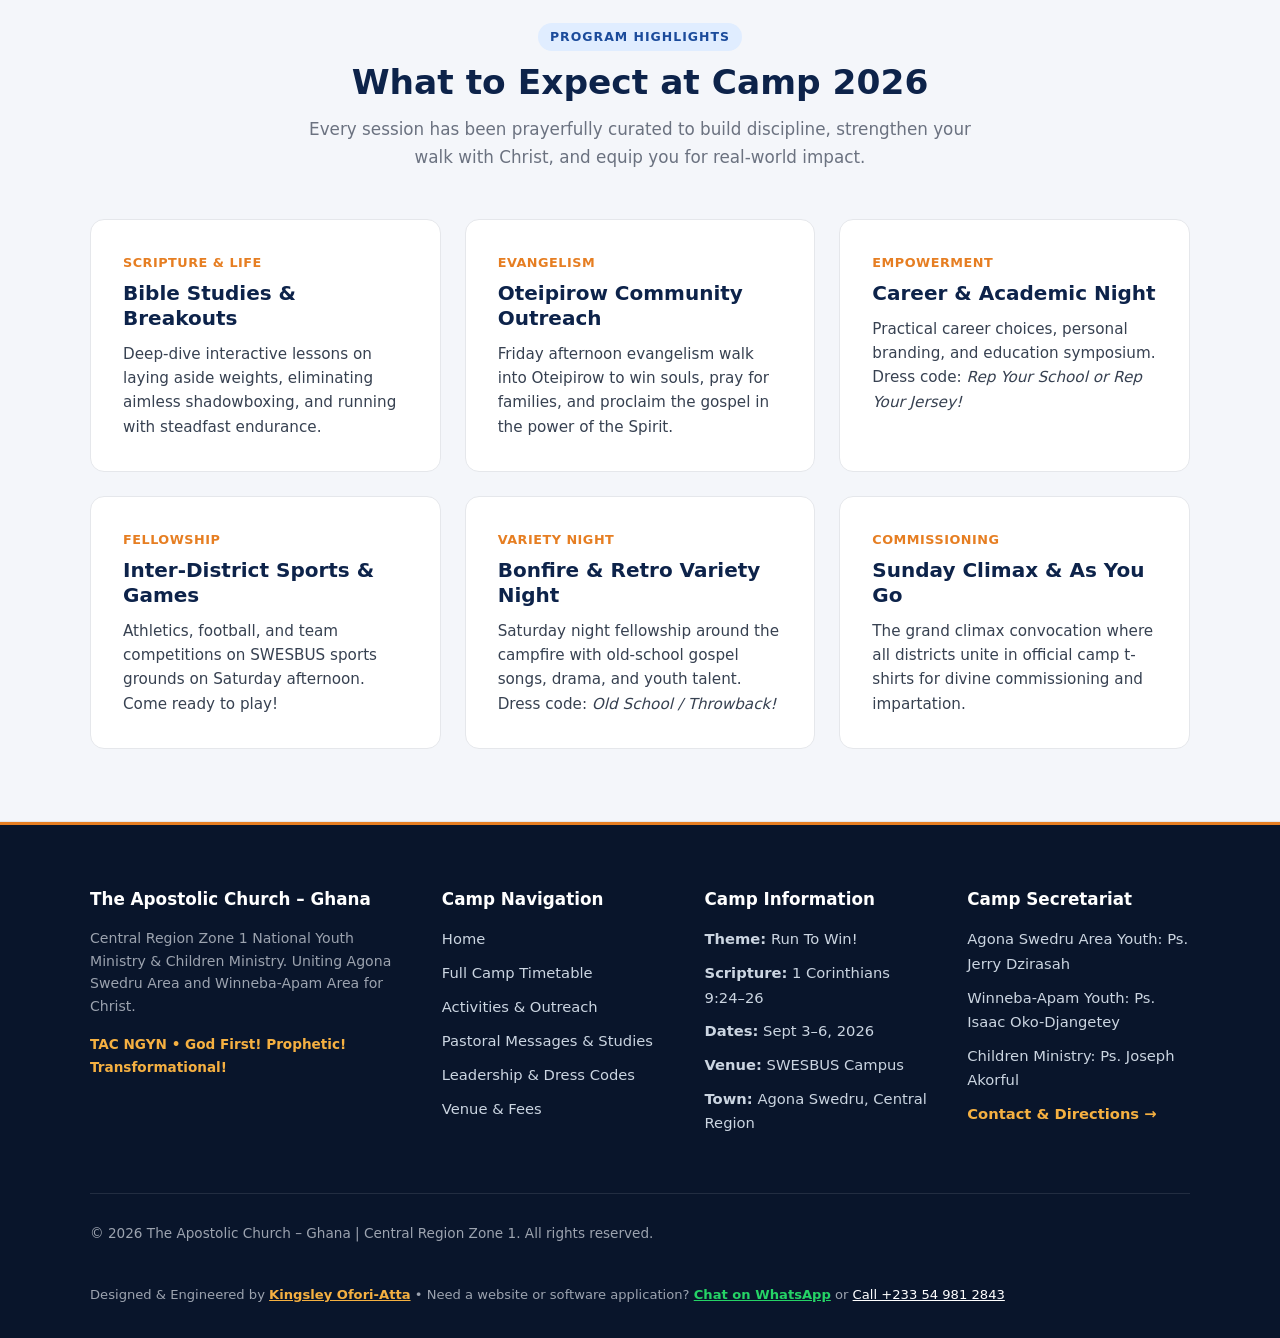
==== commit eb58d619: "Add developer & software engineering credits for Kingsley Ofori-Atta (website & software development" ====
--- a/index.html
+++ b/index.html
@@ -438,7 +438,6 @@
         <div class="footer-col">
           <h4>Camp Secretariat</h4>
           <ul class="footer-links">
-            <li>Camp Liaison: Kingsley Ofori-Atta (<a href="tel:+233549812843" style="color:inherit; text-decoration:underline;">+233 54 981 2843</a>)</li>
             <li>Agona Swedru Area Youth: Ps. Jerry Dzirasah</li>
             <li>Winneba-Apam Youth: Ps. Isaac Oko-Djangetey</li>
             <li>Children Ministry: Ps. Joseph Akorful</li>
@@ -449,7 +448,9 @@
 
       <div class="footer-bottom">
         <p>&copy; 2026 The Apostolic Church – Ghana | Central Region Zone 1. All rights reserved.</p>
-        <p>Built with Vanilla HTML, CSS &amp; JS &bull; Local Event Time: GMT (UTC+00:00)</p>
+        <p style="margin-top:0.45rem; font-size:0.82rem; color:#9ca3af;">
+          Designed &amp; Engineered by <a href="https://www.linkedin.com/in/kingsley-ofori-atta-332156328/" target="_blank" rel="noopener" style="color:var(--brand-gold); font-weight:700; text-decoration:underline;">Kingsley Ofori-Atta</a> &bull; Need a website or software application? <a href="https://wa.me/233549812843?text=Hello%20Kingsley,%20I%20saw%20the%20Youth%20Camp%20website%20and%20would%20like%20to%20discuss%20a%20software/web%20app%20project." target="_blank" rel="noopener" style="color:#25D366; font-weight:700; text-decoration:underline;">Chat on WhatsApp</a> or <a href="tel:+233549812843" style="color:#ffffff; text-decoration:underline;">Call +233 54 981 2843</a>
+        </p>
       </div>
     </div>
   </footer>
